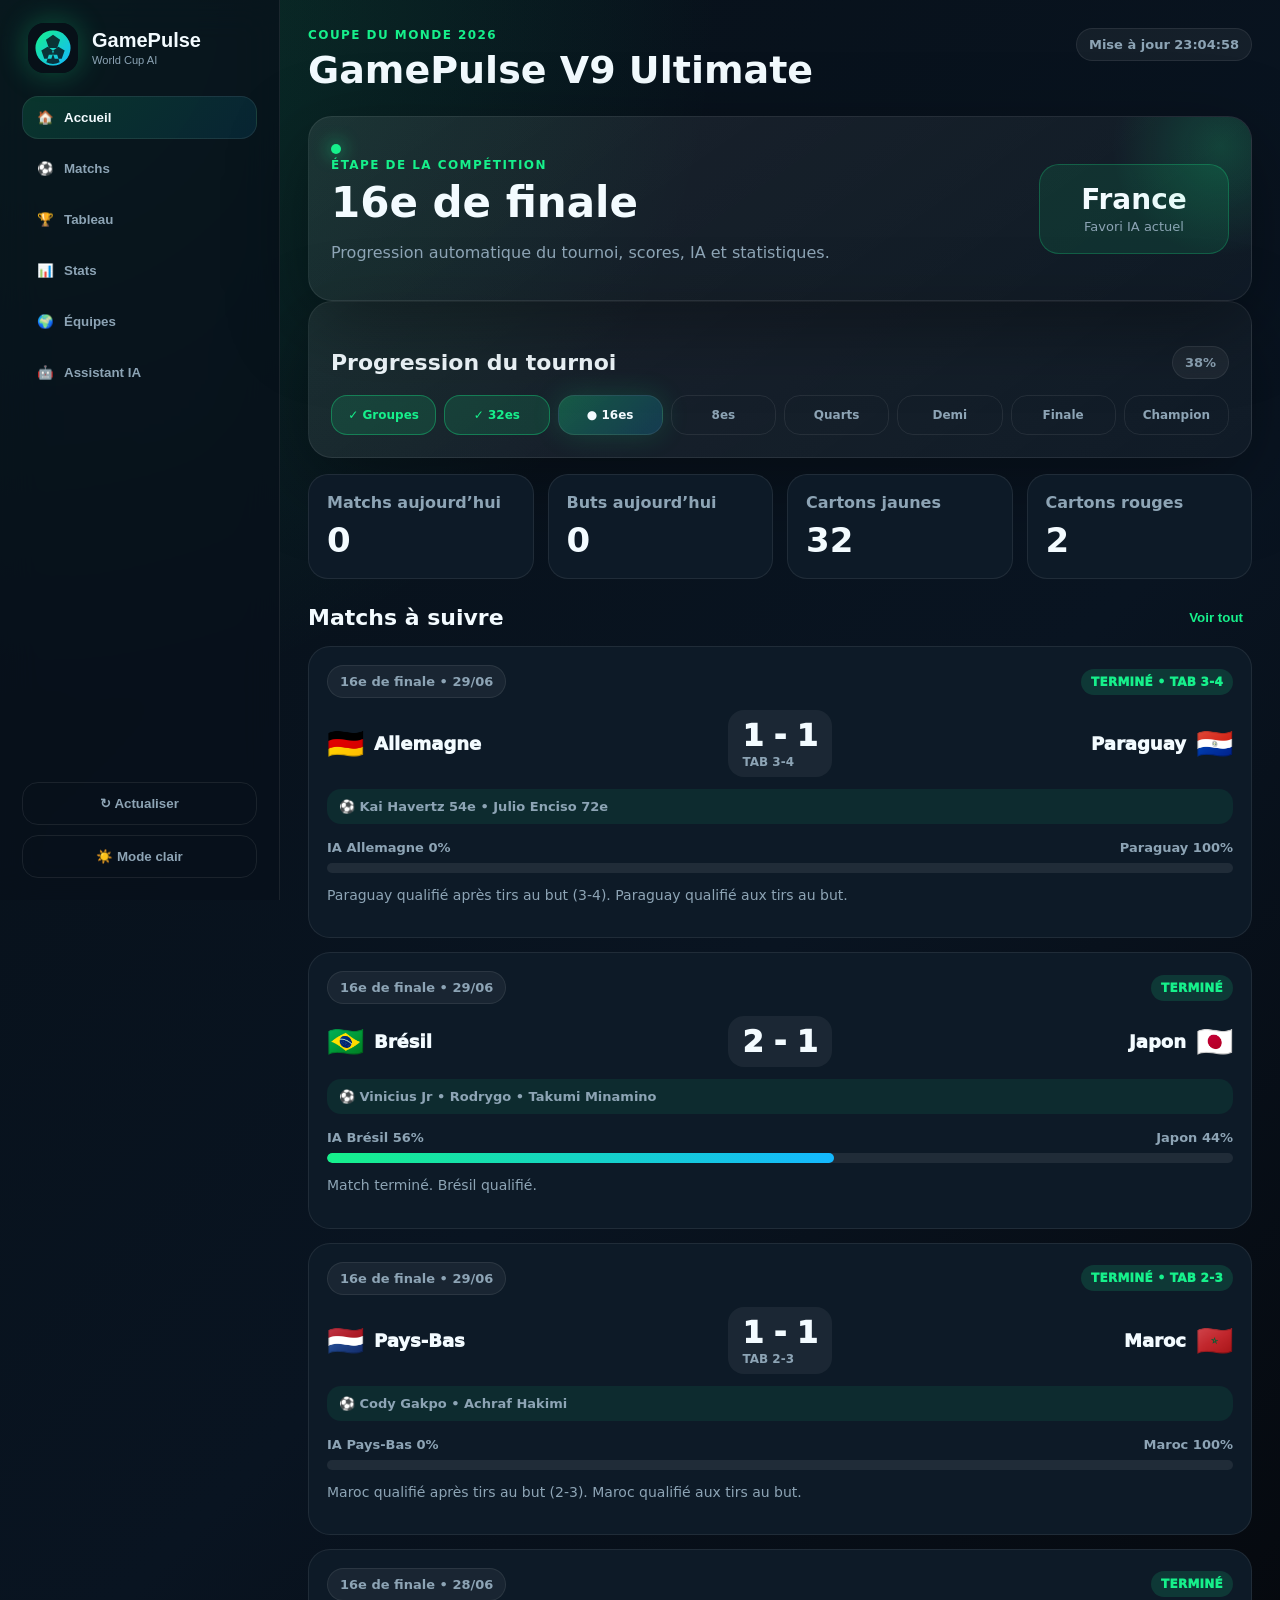
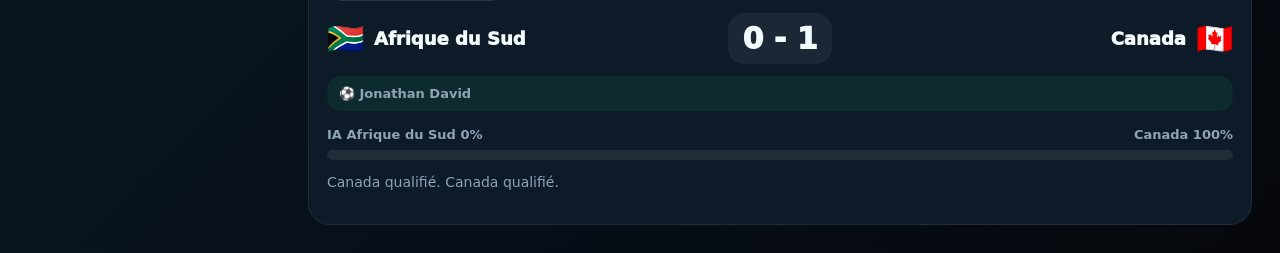
==== index.html @ 03f46bb2 "GamePulse V9 - Correction des bugs et amélioration des données live" ====
<!doctype html>
<html lang="fr">
<head>
  <meta charset="UTF-8" />
  <meta name="viewport" content="width=device-width, initial-scale=1.0, viewport-fit=cover" />
  <meta name="theme-color" content="#071018" />
  <meta name="description" content="GamePulse V9 Ultimate - Coupe du Monde, scores, tableau interactif, statistiques et assistant IA." />
  <title>GamePulse V9 Ultimate</title>
  <link rel="manifest" href="manifest.json" />
  <link rel="icon" href="assets/icons/logo.svg" type="image/svg+xml" />
  <link rel="stylesheet" href="assets/css/styles.css" />
</head>
<body>
  <div class="app-shell">
    <aside class="sidebar" aria-label="Navigation principale">
      <button class="brand home-btn" data-view="home" title="Accueil">
        <img src="assets/icons/logo.svg" alt="GamePulse" />
        <span><strong>GamePulse</strong><small>World Cup AI</small></span>
      </button>
      <nav>
        <button class="nav-btn active" data-view="home">🏠 <span>Accueil</span></button>
        <button class="nav-btn" data-view="matches">⚽ <span>Matchs</span></button>
        <button class="nav-btn" data-view="bracket">🏆 <span>Tableau</span></button>
        <button class="nav-btn" data-view="stats">📊 <span>Stats</span></button>
        <button class="nav-btn" data-view="teams">🌍 <span>Équipes</span></button>
        <button class="nav-btn" data-view="assistant">🤖 <span>Assistant IA</span></button>
      </nav>
      <div class="sidebar-footer">
        <button id="refreshBtn" class="ghost-btn">↻ Actualiser</button>
        <button id="themeBtn" class="ghost-btn">☀️ Mode clair</button>
      </div>
    </aside>

    <main class="main">
      <header class="topbar">
        <div>
          <p class="eyebrow">Coupe du Monde 2026</p>
          <h1 id="pageTitle">GamePulse V9 Ultimate</h1>
        </div>
        <div class="top-actions">
          <span id="lastUpdate" class="pill">Mise à jour —</span>
          <button id="installBtn" class="primary-btn hidden">Installer l’app</button>
        </div>
      </header>

      <section id="home" class="view active-view">
        <div class="hero-card">
          <div>
            <span class="live-dot"></span>
            <p class="eyebrow">Étape de la compétition</p>
            <h2 id="currentStage">16e de finale</h2>
            <p class="muted">Progression automatique du tournoi, scores, IA et statistiques.</p>
          </div>
          <div class="hero-score">
            <strong id="aiFavorite">France</strong>
            <span>Favori IA actuel</span>
          </div>
        </div>

        <div class="progress-card">
          <div class="section-head">
            <h3>Progression du tournoi</h3>
            <span id="progressPercent" class="pill">42%</span>
          </div>
          <div id="stageProgress" class="stage-progress"></div>
        </div>

        <div class="dashboard-grid">
          <div class="metric-card"><span>Matchs aujourd’hui</span><strong id="todayMatches">0</strong></div>
          <div class="metric-card"><span>Buts aujourd’hui</span><strong id="todayGoals">0</strong></div>
          <div class="metric-card"><span>Cartons jaunes</span><strong id="yellowCards">0</strong></div>
          <div class="metric-card"><span>Cartons rouges</span><strong id="redCards">0</strong></div>
        </div>

        <div class="section-head"><h3>Matchs à suivre</h3><button class="link-btn" data-view="matches">Voir tout</button></div>
        <div id="featuredMatches" class="match-list"></div>
      </section>

      <section id="matches" class="view">
        <div class="filters">
          <button class="filter active" data-filter="all">Tous</button>
          <button class="filter" data-filter="live">Live</button>
          <button class="filter" data-filter="today">Aujourd’hui</button>
          <button class="filter" data-filter="finished">Terminés</button>
          <button class="filter" data-filter="upcoming">À venir</button>
        </div>
        <div id="matchesList" class="match-list"></div>
      </section>

      <section id="bracket" class="view">
        <div class="section-head"><h3>Tableau final</h3><span class="pill">Interactif V9</span></div>
        <div id="bracketGrid" class="bracket-grid"></div>
      </section>

      <section id="stats" class="view">
        <div class="stats-layout">
          <div class="panel"><h3>Top 10 buteurs</h3><ol id="scorersList" class="ranking"></ol></div>
          <div class="panel"><h3>Cartons jaunes</h3><ol id="yellowList" class="ranking"></ol></div>
          <div class="panel"><h3>Cartons rouges</h3><ol id="redList" class="ranking"></ol></div>
        </div>
      </section>

      <section id="teams" class="view">
        <div class="section-head">
          <h3>Équipes</h3>
          <select id="teamStatusSelect" class="select">
            <option value="qualified">Qualifiées</option>
            <option value="eliminated">Éliminées</option>
            <option value="all">Toutes</option>
          </select>
        </div>
        <div id="teamsGrid" class="teams-grid"></div>
      </section>

      <section id="assistant" class="view">
        <div class="assistant-card">
          <div class="assistant-header"><span>🤖</span><div><h3>Assistant GamePulse IA</h3><p>Pose une question sur la Coupe du Monde.</p></div></div>
          <div class="quick-questions">
            <button data-question="Qui est favori pour gagner la Coupe du Monde ?">Favori Coupe du Monde</button>
            <button data-question="Quels matchs sont les plus serrés ?">Matchs serrés</button>
            <button data-question="Qui sont les meilleurs buteurs ?">Top buteurs</button>
            <button data-question="Explique la progression du tournoi">Progression</button>
          </div>
          <div class="chat-box" id="chatBox"></div>
          <form id="assistantForm" class="assistant-form">
            <input id="assistantInput" placeholder="Ex : Qui va gagner France - Suède ?" autocomplete="off" />
            <button class="primary-btn" type="submit">Envoyer</button>
          </form>
        </div>
      </section>
    </main>

    <nav class="bottom-nav" aria-label="Navigation mobile">
      <button class="mobile-nav active" data-view="home">🏠<span>Accueil</span></button>
      <button class="mobile-nav" data-view="matches">⚽<span>Matchs</span></button>
      <button class="mobile-nav" data-view="stats">📊<span>Stats</span></button>
      <button class="mobile-nav" data-view="assistant">🤖<span>IA</span></button>
    </nav>
  </div>

  <script src="assets/js/app.js"></script>
</body>
</html>
---- assets/css/styles.css ----
:root{--bg:#071018;--panel:#0d1a27;--panel2:#122235;--text:#f3fbff;--muted:#8da4b5;--line:rgba(255,255,255,.08);--green:#16f08b;--blue:#14b8ff;--red:#ff5d6c;--yellow:#ffd166;--shadow:0 24px 80px rgba(0,0,0,.35);--radius:24px}*{box-sizing:border-box}body{margin:0;font-family:Inter,system-ui,-apple-system,Segoe UI,Roboto,Arial,sans-serif;background:radial-gradient(circle at top left,rgba(22,240,139,.16),transparent 32%),linear-gradient(135deg,#071018,#091421 55%,#05070b);color:var(--text)}body.light{--bg:#f5f8fb;--panel:#fff;--panel2:#edf5fa;--text:#091421;--muted:#65798a;--line:rgba(6,18,31,.1);background:#f5f8fb}.app-shell{min-height:100vh;display:flex}.sidebar{width:280px;padding:22px;display:flex;flex-direction:column;gap:22px;border-right:1px solid var(--line);background:rgba(8,17,27,.76);backdrop-filter:blur(18px);position:sticky;top:0;height:100vh}body.light .sidebar{background:rgba(255,255,255,.86)}.brand{display:flex;align-items:center;gap:14px;border:0;background:transparent;color:var(--text);cursor:pointer;text-align:left}.brand img{width:50px;height:50px;border-radius:16px;box-shadow:0 0 30px rgba(22,240,139,.3)}.brand strong{font-size:20px;display:block}.brand small{color:var(--muted)}nav{display:grid;gap:8px}.nav-btn,.ghost-btn,.mobile-nav,.link-btn,.filter{border:1px solid transparent;background:transparent;color:var(--muted);border-radius:16px;padding:13px 14px;cursor:pointer;font-weight:700;display:flex;gap:10px;align-items:center}.nav-btn:hover,.nav-btn.active,.mobile-nav.active{background:linear-gradient(135deg,rgba(22,240,139,.14),rgba(20,184,255,.1));color:var(--text);border-color:var(--line)}.sidebar-footer{margin-top:auto;display:grid;gap:10px}.ghost-btn{border-color:var(--line);justify-content:center}.main{flex:1;padding:28px;max-width:1320px;margin:0 auto 0 0}.topbar{display:flex;justify-content:space-between;align-items:flex-start;gap:20px;margin-bottom:24px}.eyebrow{color:var(--green);font-weight:900;text-transform:uppercase;letter-spacing:.12em;font-size:12px;margin:0 0 6px}.topbar h1{font-size:38px;margin:0}.top-actions{display:flex;gap:10px;align-items:center;flex-wrap:wrap}.pill{border:1px solid var(--line);background:rgba(255,255,255,.05);border-radius:999px;padding:8px 12px;color:var(--muted);font-weight:800;font-size:13px}.primary-btn{background:linear-gradient(135deg,var(--green),var(--blue));border:0;color:#041019;border-radius:14px;padding:12px 16px;font-weight:950;cursor:pointer}.hidden{display:none!important}.view{display:none;animation:fade .25s ease}.active-view{display:block}@keyframes fade{from{opacity:0;transform:translateY(8px)}to{opacity:1;transform:none}}.hero-card,.progress-card,.panel,.assistant-card{background:linear-gradient(145deg,rgba(255,255,255,.08),rgba(255,255,255,.03));border:1px solid var(--line);border-radius:var(--radius);padding:22px;box-shadow:var(--shadow)}body.light .hero-card,body.light .progress-card,body.light .panel,body.light .assistant-card{background:var(--panel)}.hero-card{display:flex;justify-content:space-between;gap:22px;align-items:center;overflow:hidden;position:relative}.hero-card:after{content:"";position:absolute;right:-80px;top:-80px;width:220px;height:220px;background:radial-gradient(circle,var(--green),transparent 70%);opacity:.18}.live-dot{display:inline-block;width:10px;height:10px;border-radius:50%;background:var(--green);box-shadow:0 0 18px var(--green);margin-right:8px}.hero-card h2{font-size:42px;margin:0 0 8px}.muted{color:var(--muted)}.hero-score{min-width:190px;background:rgba(22,240,139,.1);border:1px solid rgba(22,240,139,.24);padding:18px;border-radius:20px;text-align:center}.hero-score strong{font-size:28px;display:block}.hero-score span{color:var(--muted);font-size:13px}.section-head{display:flex;justify-content:space-between;align-items:center;gap:12px;margin:22px 0 12px}.section-head h3{margin:0;font-size:22px}.stage-progress{display:grid;grid-template-columns:repeat(8,1fr);gap:8px;margin-top:16px}.stage{padding:12px 8px;border-radius:16px;text-align:center;border:1px solid var(--line);font-size:12px;font-weight:900;color:var(--muted);position:relative}.stage.done{background:rgba(22,240,139,.12);color:var(--green);border-color:rgba(22,240,139,.35)}.stage.current{background:linear-gradient(135deg,rgba(22,240,139,.28),rgba(20,184,255,.18));color:var(--text);box-shadow:0 0 28px rgba(22,240,139,.16)}.dashboard-grid{display:grid;grid-template-columns:repeat(4,1fr);gap:14px;margin:16px 0}.metric-card{background:var(--panel);border:1px solid var(--line);border-radius:20px;padding:18px}.metric-card span{color:var(--muted);font-weight:700}.metric-card strong{display:block;font-size:34px;margin-top:8px}.match-list{display:grid;gap:14px}.match-card{background:var(--panel);border:1px solid var(--line);border-radius:22px;padding:18px;transition:.2s;cursor:pointer}.match-card:hover{transform:translateY(-3px);border-color:rgba(22,240,139,.32)}.match-top{display:flex;justify-content:space-between;align-items:center;margin-bottom:12px}.status{font-size:12px;font-weight:950;border-radius:999px;padding:6px 10px}.status.live{background:rgba(255,93,108,.16);color:var(--red)}.status.finished{background:rgba(22,240,139,.14);color:var(--green)}.status.upcoming{background:rgba(255,209,102,.14);color:var(--yellow)}.teams{display:grid;grid-template-columns:1fr auto 1fr;align-items:center;gap:12px}.team{display:flex;align-items:center;gap:10px;font-size:18px;font-weight:950}.team:last-child{justify-content:flex-end}.flag{font-size:30px}.score{font-size:30px;font-weight:1000;background:rgba(255,255,255,.06);padding:8px 14px;border-radius:16px}.ai-bar{margin-top:16px}.ai-row{display:flex;justify-content:space-between;color:var(--muted);font-size:13px;font-weight:800}.bar{height:10px;background:rgba(255,255,255,.08);border-radius:99px;margin-top:8px;overflow:hidden}.bar span{display:block;height:100%;background:linear-gradient(90deg,var(--green),var(--blue));border-radius:99px}.analysis{margin-top:12px;color:var(--muted);font-size:14px;line-height:1.45}.filters{display:flex;gap:8px;overflow:auto;padding-bottom:8px;margin-bottom:12px}.filter{white-space:nowrap;border-color:var(--line);background:var(--panel)}.filter.active{color:#041019;background:linear-gradient(135deg,var(--green),var(--blue))}.bracket-grid{display:grid;grid-template-columns:repeat(4,1fr);gap:14px}.round{background:var(--panel);border:1px solid var(--line);border-radius:20px;padding:16px}.round h4{margin:0 0 12px}.bracket-match{padding:10px;border-radius:14px;background:rgba(255,255,255,.04);margin-bottom:8px}.stats-layout{display:grid;grid-template-columns:repeat(3,1fr);gap:16px}.ranking{padding-left:22px}.ranking li{padding:10px 0;border-bottom:1px solid var(--line);font-weight:800}.ranking span{float:right;color:var(--green)}.select{background:var(--panel);color:var(--text);border:1px solid var(--line);border-radius:14px;padding:12px;font-weight:800}.teams-grid{display:grid;grid-template-columns:repeat(auto-fill,minmax(190px,1fr));gap:12px}.team-card{background:var(--panel);border:1px solid var(--line);border-radius:18px;padding:16px;display:flex;align-items:center;justify-content:space-between}.team-card strong{font-size:17px}.assistant-card{max-width:900px}.assistant-header{display:flex;gap:14px;align-items:center}.assistant-header span{font-size:42px}.quick-questions{display:flex;gap:8px;flex-wrap:wrap;margin:18px 0}.quick-questions button{border:1px solid var(--line);background:var(--panel2);color:var(--text);border-radius:999px;padding:10px 12px;font-weight:800;cursor:pointer}.chat-box{min-height:260px;background:rgba(0,0,0,.16);border:1px solid var(--line);border-radius:20px;padding:14px;display:grid;gap:10px}.msg{padding:12px 14px;border-radius:16px;max-width:86%;line-height:1.45}.msg.user{background:rgba(20,184,255,.14);justify-self:end}.msg.bot{background:rgba(22,240,139,.12);justify-self:start}.assistant-form{display:flex;gap:10px;margin-top:12px}.assistant-form input{flex:1;border:1px solid var(--line);background:var(--panel);color:var(--text);border-radius:14px;padding:14px;font-size:16px}.bottom-nav{display:none}.link-btn{color:var(--green);padding:8px}@media(max-width:860px){.app-shell{display:block}.sidebar{display:none}.main{padding:16px 14px 92px;margin:0}.topbar{align-items:flex-start;flex-direction:column}.topbar h1{font-size:27px}.hero-card{display:block}.hero-card h2{font-size:34px}.hero-score{margin-top:16px;width:100%}.stage-progress{display:flex;overflow:auto}.stage{min-width:94px}.dashboard-grid{grid-template-columns:repeat(2,1fr)}.teams{grid-template-columns:1fr;gap:8px;text-align:center}.team,.team:last-child{justify-content:center}.score{font-size:38px}.bracket-grid,.stats-layout{grid-template-columns:1fr}.assistant-form{flex-direction:column}.bottom-nav{position:fixed;left:12px;right:12px;bottom:12px;z-index:50;display:grid;grid-template-columns:repeat(4,1fr);gap:6px;background:rgba(5,10,15,.86);border:1px solid var(--line);border-radius:24px;padding:8px;backdrop-filter:blur(18px);box-shadow:0 20px 60px rgba(0,0,0,.34)}body.light .bottom-nav{background:rgba(255,255,255,.86)}.mobile-nav{display:grid;justify-items:center;gap:3px;padding:9px 4px;font-size:20px}.mobile-nav span{font-size:11px}.top-actions{width:100%}.top-actions .pill{flex:1;text-align:center}.primary-btn{width:100%}}

.pen-score{display:block;font-size:12px;color:var(--muted);font-weight:800;margin-top:2px}.scorers-line{margin-top:12px;padding:10px 12px;border-radius:14px;background:rgba(22,240,139,.08);color:var(--muted);font-size:13px;font-weight:800}.team-card small{display:block;color:var(--muted);font-size:12px;margin-top:4px}.bracket-match.interactive{width:100%;border:1px solid var(--line);color:var(--text);cursor:pointer;text-align:left}.bracket-match.interactive:hover{border-color:rgba(22,240,139,.38);transform:translateY(-1px)}.bm-team{display:flex;justify-content:space-between;gap:10px;padding:4px 2px;border-radius:10px}.bm-team.winner{color:var(--green);font-weight:1000}.bm-team b{color:inherit}.status.finished{letter-spacing:.02em}@media(max-width:860px){.scorers-line{text-align:center}.bracket-match.interactive{padding:12px}}
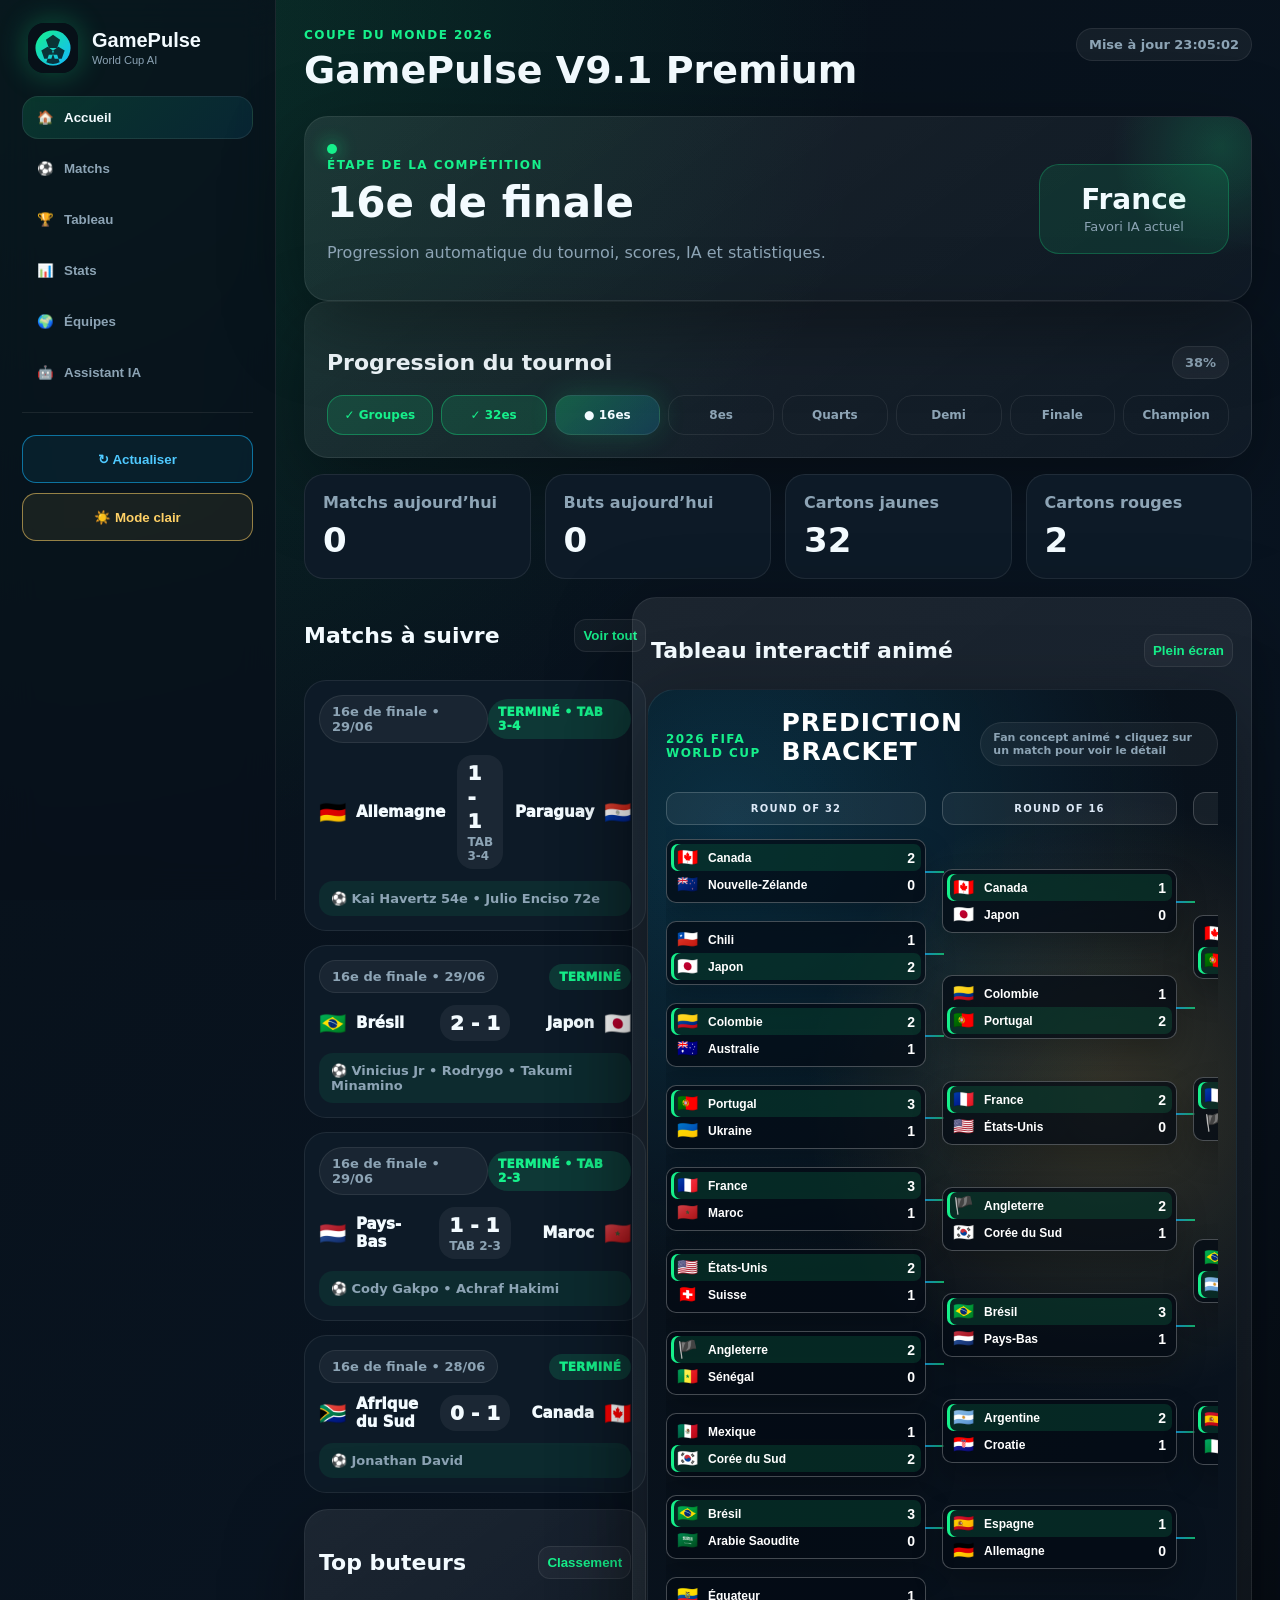
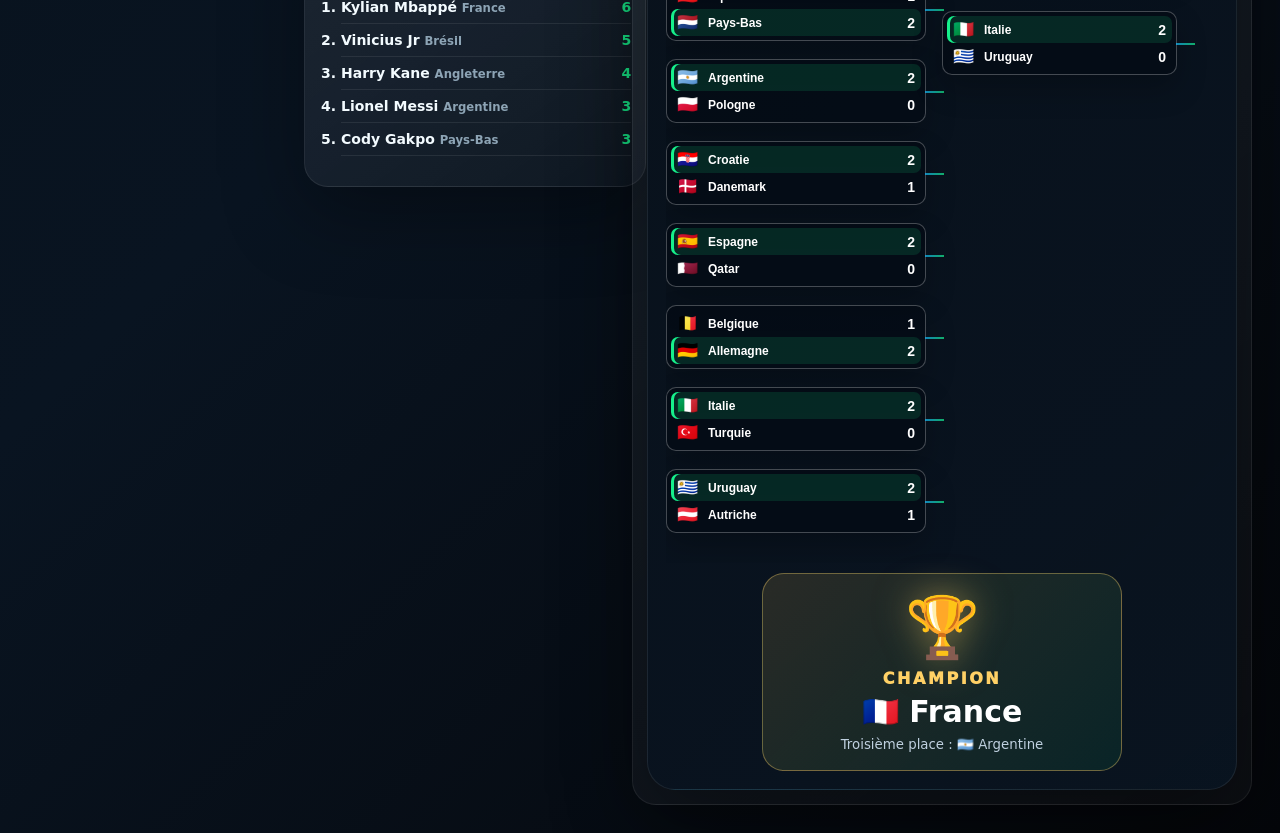
==== commit 11019816: "GamePulse V9.1 Premium - Nouveau tableau interactif animé" ====
--- a/index.html
+++ b/index.html
@@ -4,8 +4,8 @@
   <meta charset="UTF-8" />
   <meta name="viewport" content="width=device-width, initial-scale=1.0, viewport-fit=cover" />
   <meta name="theme-color" content="#071018" />
-  <meta name="description" content="GamePulse V9 Ultimate - Coupe du Monde, scores, tableau interactif, statistiques et assistant IA." />
-  <title>GamePulse V9 Ultimate</title>
+  <meta name="description" content="GamePulse V9.1 Premium - Coupe du Monde, scores, tableau interactif, statistiques et assistant IA." />
+  <title>GamePulse V9.1 Premium</title>
   <link rel="manifest" href="manifest.json" />
   <link rel="icon" href="assets/icons/logo.svg" type="image/svg+xml" />
   <link rel="stylesheet" href="assets/css/styles.css" />
@@ -35,7 +35,7 @@
       <header class="topbar">
         <div>
           <p class="eyebrow">Coupe du Monde 2026</p>
-          <h1 id="pageTitle">GamePulse V9 Ultimate</h1>
+          <h1 id="pageTitle">GamePulse V9.1 Premium</h1>
         </div>
         <div class="top-actions">
           <span id="lastUpdate" class="pill">Mise à jour —</span>
@@ -72,8 +72,20 @@
           <div class="metric-card"><span>Cartons rouges</span><strong id="redCards">0</strong></div>
         </div>
 
-        <div class="section-head"><h3>Matchs à suivre</h3><button class="link-btn" data-view="matches">Voir tout</button></div>
-        <div id="featuredMatches" class="match-list"></div>
+        <div class="home-dashboard">
+          <div class="home-left-stack">
+            <div class="section-head"><h3>Matchs à suivre</h3><button class="link-btn" data-view="matches">Voir tout</button></div>
+            <div id="featuredMatches" class="match-list compact-list"></div>
+            <div class="mini-panel">
+              <div class="section-head"><h3>Top buteurs</h3><button class="link-btn" data-view="stats">Classement</button></div>
+              <ol id="homeScorersList" class="ranking compact-ranking"></ol>
+            </div>
+          </div>
+          <div class="home-bracket-panel">
+            <div class="section-head bracket-headline"><h3>Tableau interactif animé</h3><button class="link-btn" data-view="bracket">Plein écran</button></div>
+            <div id="homeBracket" class="home-bracket"></div>
+          </div>
+        </div>
       </section>
 
       <section id="matches" class="view">
--- a/assets/css/styles.css
+++ b/assets/css/styles.css
@@ -1,3 +1,13 @@
 :root{--bg:#071018;--panel:#0d1a27;--panel2:#122235;--text:#f3fbff;--muted:#8da4b5;--line:rgba(255,255,255,.08);--green:#16f08b;--blue:#14b8ff;--red:#ff5d6c;--yellow:#ffd166;--shadow:0 24px 80px rgba(0,0,0,.35);--radius:24px}*{box-sizing:border-box}body{margin:0;font-family:Inter,system-ui,-apple-system,Segoe UI,Roboto,Arial,sans-serif;background:radial-gradient(circle at top left,rgba(22,240,139,.16),transparent 32%),linear-gradient(135deg,#071018,#091421 55%,#05070b);color:var(--text)}body.light{--bg:#f5f8fb;--panel:#fff;--panel2:#edf5fa;--text:#091421;--muted:#65798a;--line:rgba(6,18,31,.1);background:#f5f8fb}.app-shell{min-height:100vh;display:flex}.sidebar{width:280px;padding:22px;display:flex;flex-direction:column;gap:22px;border-right:1px solid var(--line);background:rgba(8,17,27,.76);backdrop-filter:blur(18px);position:sticky;top:0;height:100vh}body.light .sidebar{background:rgba(255,255,255,.86)}.brand{display:flex;align-items:center;gap:14px;border:0;background:transparent;color:var(--text);cursor:pointer;text-align:left}.brand img{width:50px;height:50px;border-radius:16px;box-shadow:0 0 30px rgba(22,240,139,.3)}.brand strong{font-size:20px;display:block}.brand small{color:var(--muted)}nav{display:grid;gap:8px}.nav-btn,.ghost-btn,.mobile-nav,.link-btn,.filter{border:1px solid transparent;background:transparent;color:var(--muted);border-radius:16px;padding:13px 14px;cursor:pointer;font-weight:700;display:flex;gap:10px;align-items:center}.nav-btn:hover,.nav-btn.active,.mobile-nav.active{background:linear-gradient(135deg,rgba(22,240,139,.14),rgba(20,184,255,.1));color:var(--text);border-color:var(--line)}.sidebar-footer{margin-top:auto;display:grid;gap:10px}.ghost-btn{border-color:var(--line);justify-content:center}.main{flex:1;padding:28px;max-width:1320px;margin:0 auto 0 0}.topbar{display:flex;justify-content:space-between;align-items:flex-start;gap:20px;margin-bottom:24px}.eyebrow{color:var(--green);font-weight:900;text-transform:uppercase;letter-spacing:.12em;font-size:12px;margin:0 0 6px}.topbar h1{font-size:38px;margin:0}.top-actions{display:flex;gap:10px;align-items:center;flex-wrap:wrap}.pill{border:1px solid var(--line);background:rgba(255,255,255,.05);border-radius:999px;padding:8px 12px;color:var(--muted);font-weight:800;font-size:13px}.primary-btn{background:linear-gradient(135deg,var(--green),var(--blue));border:0;color:#041019;border-radius:14px;padding:12px 16px;font-weight:950;cursor:pointer}.hidden{display:none!important}.view{display:none;animation:fade .25s ease}.active-view{display:block}@keyframes fade{from{opacity:0;transform:translateY(8px)}to{opacity:1;transform:none}}.hero-card,.progress-card,.panel,.assistant-card{background:linear-gradient(145deg,rgba(255,255,255,.08),rgba(255,255,255,.03));border:1px solid var(--line);border-radius:var(--radius);padding:22px;box-shadow:var(--shadow)}body.light .hero-card,body.light .progress-card,body.light .panel,body.light .assistant-card{background:var(--panel)}.hero-card{display:flex;justify-content:space-between;gap:22px;align-items:center;overflow:hidden;position:relative}.hero-card:after{content:"";position:absolute;right:-80px;top:-80px;width:220px;height:220px;background:radial-gradient(circle,var(--green),transparent 70%);opacity:.18}.live-dot{display:inline-block;width:10px;height:10px;border-radius:50%;background:var(--green);box-shadow:0 0 18px var(--green);margin-right:8px}.hero-card h2{font-size:42px;margin:0 0 8px}.muted{color:var(--muted)}.hero-score{min-width:190px;background:rgba(22,240,139,.1);border:1px solid rgba(22,240,139,.24);padding:18px;border-radius:20px;text-align:center}.hero-score strong{font-size:28px;display:block}.hero-score span{color:var(--muted);font-size:13px}.section-head{display:flex;justify-content:space-between;align-items:center;gap:12px;margin:22px 0 12px}.section-head h3{margin:0;font-size:22px}.stage-progress{display:grid;grid-template-columns:repeat(8,1fr);gap:8px;margin-top:16px}.stage{padding:12px 8px;border-radius:16px;text-align:center;border:1px solid var(--line);font-size:12px;font-weight:900;color:var(--muted);position:relative}.stage.done{background:rgba(22,240,139,.12);color:var(--green);border-color:rgba(22,240,139,.35)}.stage.current{background:linear-gradient(135deg,rgba(22,240,139,.28),rgba(20,184,255,.18));color:var(--text);box-shadow:0 0 28px rgba(22,240,139,.16)}.dashboard-grid{display:grid;grid-template-columns:repeat(4,1fr);gap:14px;margin:16px 0}.metric-card{background:var(--panel);border:1px solid var(--line);border-radius:20px;padding:18px}.metric-card span{color:var(--muted);font-weight:700}.metric-card strong{display:block;font-size:34px;margin-top:8px}.match-list{display:grid;gap:14px}.match-card{background:var(--panel);border:1px solid var(--line);border-radius:22px;padding:18px;transition:.2s;cursor:pointer}.match-card:hover{transform:translateY(-3px);border-color:rgba(22,240,139,.32)}.match-top{display:flex;justify-content:space-between;align-items:center;margin-bottom:12px}.status{font-size:12px;font-weight:950;border-radius:999px;padding:6px 10px}.status.live{background:rgba(255,93,108,.16);color:var(--red)}.status.finished{background:rgba(22,240,139,.14);color:var(--green)}.status.upcoming{background:rgba(255,209,102,.14);color:var(--yellow)}.teams{display:grid;grid-template-columns:1fr auto 1fr;align-items:center;gap:12px}.team{display:flex;align-items:center;gap:10px;font-size:18px;font-weight:950}.team:last-child{justify-content:flex-end}.flag{font-size:30px}.score{font-size:30px;font-weight:1000;background:rgba(255,255,255,.06);padding:8px 14px;border-radius:16px}.ai-bar{margin-top:16px}.ai-row{display:flex;justify-content:space-between;color:var(--muted);font-size:13px;font-weight:800}.bar{height:10px;background:rgba(255,255,255,.08);border-radius:99px;margin-top:8px;overflow:hidden}.bar span{display:block;height:100%;background:linear-gradient(90deg,var(--green),var(--blue));border-radius:99px}.analysis{margin-top:12px;color:var(--muted);font-size:14px;line-height:1.45}.filters{display:flex;gap:8px;overflow:auto;padding-bottom:8px;margin-bottom:12px}.filter{white-space:nowrap;border-color:var(--line);background:var(--panel)}.filter.active{color:#041019;background:linear-gradient(135deg,var(--green),var(--blue))}.bracket-grid{display:grid;grid-template-columns:repeat(4,1fr);gap:14px}.round{background:var(--panel);border:1px solid var(--line);border-radius:20px;padding:16px}.round h4{margin:0 0 12px}.bracket-match{padding:10px;border-radius:14px;background:rgba(255,255,255,.04);margin-bottom:8px}.stats-layout{display:grid;grid-template-columns:repeat(3,1fr);gap:16px}.ranking{padding-left:22px}.ranking li{padding:10px 0;border-bottom:1px solid var(--line);font-weight:800}.ranking span{float:right;color:var(--green)}.select{background:var(--panel);color:var(--text);border:1px solid var(--line);border-radius:14px;padding:12px;font-weight:800}.teams-grid{display:grid;grid-template-columns:repeat(auto-fill,minmax(190px,1fr));gap:12px}.team-card{background:var(--panel);border:1px solid var(--line);border-radius:18px;padding:16px;display:flex;align-items:center;justify-content:space-between}.team-card strong{font-size:17px}.assistant-card{max-width:900px}.assistant-header{display:flex;gap:14px;align-items:center}.assistant-header span{font-size:42px}.quick-questions{display:flex;gap:8px;flex-wrap:wrap;margin:18px 0}.quick-questions button{border:1px solid var(--line);background:var(--panel2);color:var(--text);border-radius:999px;padding:10px 12px;font-weight:800;cursor:pointer}.chat-box{min-height:260px;background:rgba(0,0,0,.16);border:1px solid var(--line);border-radius:20px;padding:14px;display:grid;gap:10px}.msg{padding:12px 14px;border-radius:16px;max-width:86%;line-height:1.45}.msg.user{background:rgba(20,184,255,.14);justify-self:end}.msg.bot{background:rgba(22,240,139,.12);justify-self:start}.assistant-form{display:flex;gap:10px;margin-top:12px}.assistant-form input{flex:1;border:1px solid var(--line);background:var(--panel);color:var(--text);border-radius:14px;padding:14px;font-size:16px}.bottom-nav{display:none}.link-btn{color:var(--green);padding:8px}@media(max-width:860px){.app-shell{display:block}.sidebar{display:none}.main{padding:16px 14px 92px;margin:0}.topbar{align-items:flex-start;flex-direction:column}.topbar h1{font-size:27px}.hero-card{display:block}.hero-card h2{font-size:34px}.hero-score{margin-top:16px;width:100%}.stage-progress{display:flex;overflow:auto}.stage{min-width:94px}.dashboard-grid{grid-template-columns:repeat(2,1fr)}.teams{grid-template-columns:1fr;gap:8px;text-align:center}.team,.team:last-child{justify-content:center}.score{font-size:38px}.bracket-grid,.stats-layout{grid-template-columns:1fr}.assistant-form{flex-direction:column}.bottom-nav{position:fixed;left:12px;right:12px;bottom:12px;z-index:50;display:grid;grid-template-columns:repeat(4,1fr);gap:6px;background:rgba(5,10,15,.86);border:1px solid var(--line);border-radius:24px;padding:8px;backdrop-filter:blur(18px);box-shadow:0 20px 60px rgba(0,0,0,.34)}body.light .bottom-nav{background:rgba(255,255,255,.86)}.mobile-nav{display:grid;justify-items:center;gap:3px;padding:9px 4px;font-size:20px}.mobile-nav span{font-size:11px}.top-actions{width:100%}.top-actions .pill{flex:1;text-align:center}.primary-btn{width:100%}}
 
 .pen-score{display:block;font-size:12px;color:var(--muted);font-weight:800;margin-top:2px}.scorers-line{margin-top:12px;padding:10px 12px;border-radius:14px;background:rgba(22,240,139,.08);color:var(--muted);font-size:13px;font-weight:800}.team-card small{display:block;color:var(--muted);font-size:12px;margin-top:4px}.bracket-match.interactive{width:100%;border:1px solid var(--line);color:var(--text);cursor:pointer;text-align:left}.bracket-match.interactive:hover{border-color:rgba(22,240,139,.38);transform:translateY(-1px)}.bm-team{display:flex;justify-content:space-between;gap:10px;padding:4px 2px;border-radius:10px}.bm-team.winner{color:var(--green);font-weight:1000}.bm-team b{color:inherit}.status.finished{letter-spacing:.02em}@media(max-width:860px){.scorers-line{text-align:center}.bracket-match.interactive{padding:12px}}
+
+
+/* V9.1 - Tableau interactif animé inspiré du visuel fourni */
+.bracket-grid{display:block}.prediction-bracket{position:relative;overflow:hidden;border:1px solid var(--line);border-radius:28px;padding:22px;background:radial-gradient(circle at 78% 24%,rgba(255,209,102,.18),transparent 22%),radial-gradient(circle at 14% 8%,rgba(20,184,255,.18),transparent 28%),linear-gradient(135deg,rgba(7,16,24,.96),rgba(9,20,33,.92));box-shadow:var(--shadow)}body.light .prediction-bracket{background:linear-gradient(135deg,#06111d,#0c2136);color:#f7fbff}.bracket-hero{display:flex;align-items:end;justify-content:space-between;gap:14px;margin-bottom:18px}.bracket-hero h3{font-size:34px;text-transform:uppercase;margin:0;letter-spacing:.04em;color:#fff}.bracket-scroll{display:grid;grid-template-columns:minmax(220px,1.45fr) minmax(220px,1.1fr) minmax(220px,.95fr) minmax(220px,.82fr) minmax(240px,.9fr);gap:18px;overflow-x:auto;padding:8px 4px 22px;scroll-snap-type:x proximity}.bracket-round{min-width:220px;scroll-snap-align:start}.bracket-round h4{text-transform:uppercase;font-size:12px;letter-spacing:.12em;color:#dce8f6;text-align:center;padding:10px;border:1px solid rgba(255,255,255,.18);border-radius:12px;background:rgba(255,255,255,.06);margin:0 0 14px}.round-stack{display:grid;gap:10px}.r16 .round-stack{padding-top:30px;gap:34px}.qf .round-stack{padding-top:76px;gap:90px}.sf .round-stack{padding-top:166px;gap:218px}.final .round-stack{padding-top:260px}.bracket-match.animated{position:relative;width:100%;border:1px solid rgba(255,255,255,.26);border-radius:10px;background:rgba(3,11,20,.72);color:#fff;padding:6px;cursor:pointer;text-align:left;animation:bracketIn .55s ease both;animation-delay:var(--delay);box-shadow:0 14px 30px rgba(0,0,0,.22)}.bracket-match.animated:after{content:"";position:absolute;right:-19px;top:50%;width:19px;height:2px;background:linear-gradient(90deg,var(--blue),var(--green));opacity:.7}.final .bracket-match.animated:after{display:none}.bracket-match.animated:hover{transform:translateY(-3px) scale(1.015);border-color:var(--green);box-shadow:0 0 0 1px rgba(22,240,139,.22),0 18px 44px rgba(0,0,0,.34)}.bracket-match.animated:hover .winner{background:rgba(22,240,139,.18)}.bm-team{display:grid;grid-template-columns:28px 1fr auto;align-items:center;gap:8px;min-height:30px;padding:5px 7px;border-radius:7px}.bm-team em{font-style:normal;font-size:20px}.bm-team strong{font-size:13px;white-space:nowrap;overflow:hidden;text-overflow:ellipsis}.bm-team b{font-size:16px}.bm-team.winner{color:#fff;background:rgba(22,240,139,.12);box-shadow:inset 3px 0 0 var(--green)}.champion-card{margin-top:10px;border:1px solid rgba(255,209,102,.38);border-radius:22px;padding:18px;text-align:center;background:linear-gradient(135deg,rgba(255,209,102,.13),rgba(22,240,139,.08));color:#fff}.champion-card .trophy{font-size:60px;display:block;filter:drop-shadow(0 0 18px rgba(255,209,102,.5));animation:trophyGlow 1.8s ease-in-out infinite alternate}.champion-card p{text-transform:uppercase;letter-spacing:.16em;color:var(--yellow);font-weight:950;margin:6px 0}.champion-card strong{display:block;font-size:30px}.champion-card small{display:block;color:#bfd0df;margin-top:8px}@keyframes bracketIn{from{opacity:0;transform:translateX(-16px) scale(.96)}to{opacity:1;transform:none}}@keyframes trophyGlow{from{transform:translateY(0) scale(1)}to{transform:translateY(-4px) scale(1.03)}}@media(max-width:860px){.prediction-bracket{padding:16px;margin-inline:-4px}.bracket-hero{display:block}.bracket-hero h3{font-size:25px}.bracket-scroll{grid-template-columns:repeat(5,230px);gap:14px}.r16 .round-stack,.qf .round-stack,.sf .round-stack,.final .round-stack{padding-top:0;gap:10px}.bracket-match.animated:after{display:none}.champion-card strong{font-size:24px}}
+
+/* V9.1 Premium - placement demandé par l'utilisateur */
+.sidebar nav{border-bottom:1px solid var(--line);padding-bottom:18px;margin-bottom:0}.sidebar-footer{margin-top:0;display:grid;gap:10px}.sidebar-footer .ghost-btn{width:100%;min-height:48px;border-radius:14px}.sidebar-footer #refreshBtn{border-color:rgba(20,184,255,.55);color:#4fc9ff;background:rgba(20,184,255,.07)}.sidebar-footer #themeBtn{border-color:rgba(255,209,102,.55);color:var(--yellow);background:rgba(255,209,102,.07)}
+.home-dashboard{display:grid;grid-template-columns:minmax(310px,0.9fr) minmax(620px,2fr);gap:18px;align-items:start;margin-top:18px}.home-left-stack{display:grid;gap:16px}.home-bracket-panel,.mini-panel{background:linear-gradient(145deg,rgba(255,255,255,.08),rgba(255,255,255,.03));border:1px solid var(--line);border-radius:var(--radius);padding:14px;box-shadow:var(--shadow)}body.light .home-bracket-panel,body.light .mini-panel{background:var(--panel)}.bracket-headline{padding:0 4px 10px}.home-bracket .prediction-bracket{min-height:640px;padding:18px}.home-bracket .bracket-hero h3{font-size:25px}.home-bracket .bracket-hero .pill{font-size:11px}.home-bracket .bracket-scroll{grid-template-columns:260px 235px 220px 205px 230px;gap:16px}.home-bracket .bracket-round h4{font-size:10px}.home-bracket .bracket-match.animated{padding:4px}.home-bracket .bm-team{min-height:25px;padding:3px 6px;grid-template-columns:23px 1fr auto}.home-bracket .bm-team em{font-size:17px}.home-bracket .bm-team strong{font-size:12px}.home-bracket .bm-team b{font-size:14px}.home-bracket .champion-card{max-width:360px;margin-left:auto;margin-right:auto}.compact-list .match-card{padding:14px}.compact-list .team{font-size:15px}.compact-list .flag{font-size:22px}.compact-list .score{font-size:20px;padding:6px 10px}.compact-list .analysis,.compact-list .ai-bar{display:none}.compact-ranking{margin-top:4px}.compact-ranking li{font-size:14px;padding:8px 0}.section-head .link-btn{border:1px solid var(--line);border-radius:12px;background:rgba(255,255,255,.04)}
+@media(max-width:1180px){.home-dashboard{grid-template-columns:1fr}.home-bracket .prediction-bracket{min-height:auto}.home-bracket .bracket-scroll{grid-template-columns:repeat(5,230px)}}
+@media(max-width:860px){.sidebar-footer{display:none}.home-dashboard{display:block}.home-bracket-panel{margin-top:16px;padding:12px}.home-bracket .prediction-bracket{padding:14px}.home-bracket .bracket-hero h3{font-size:22px}.home-bracket .bracket-scroll{grid-template-columns:repeat(5,220px);gap:12px}.compact-list .match-card{padding:14px}}
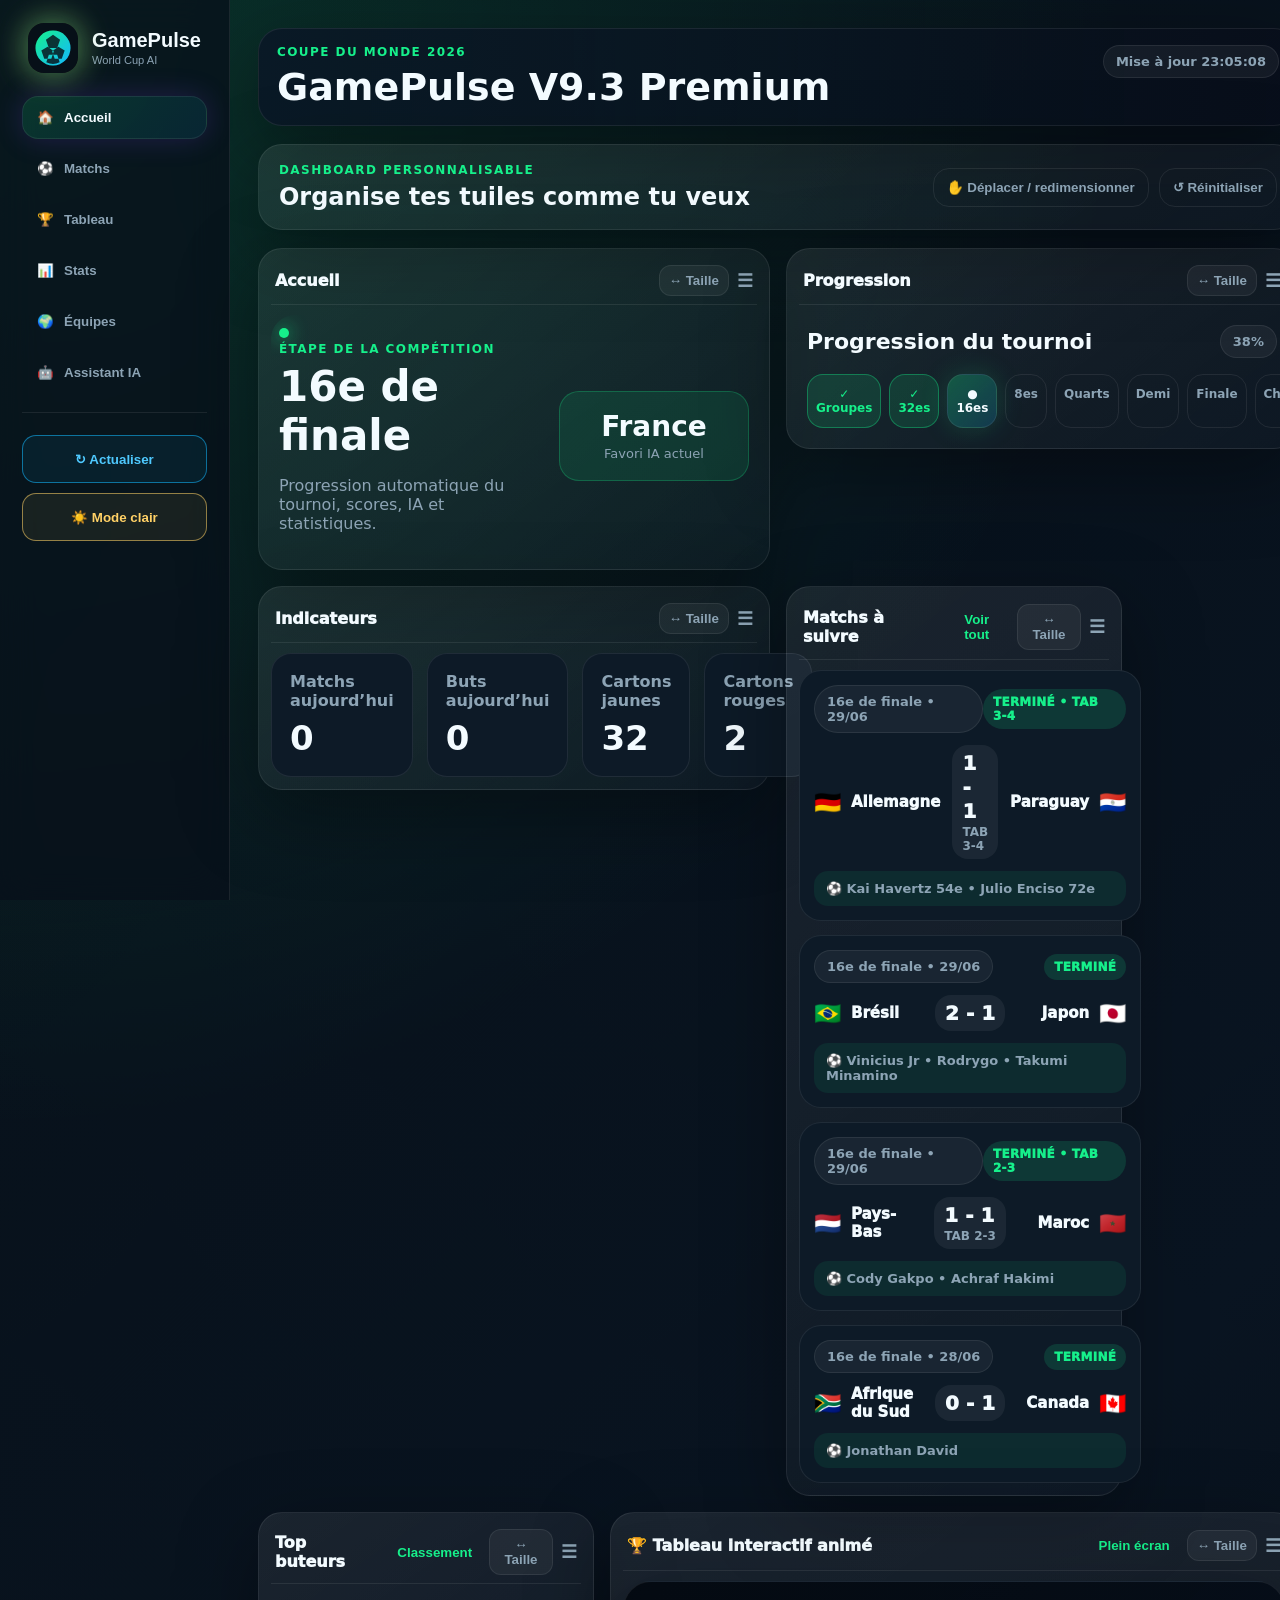
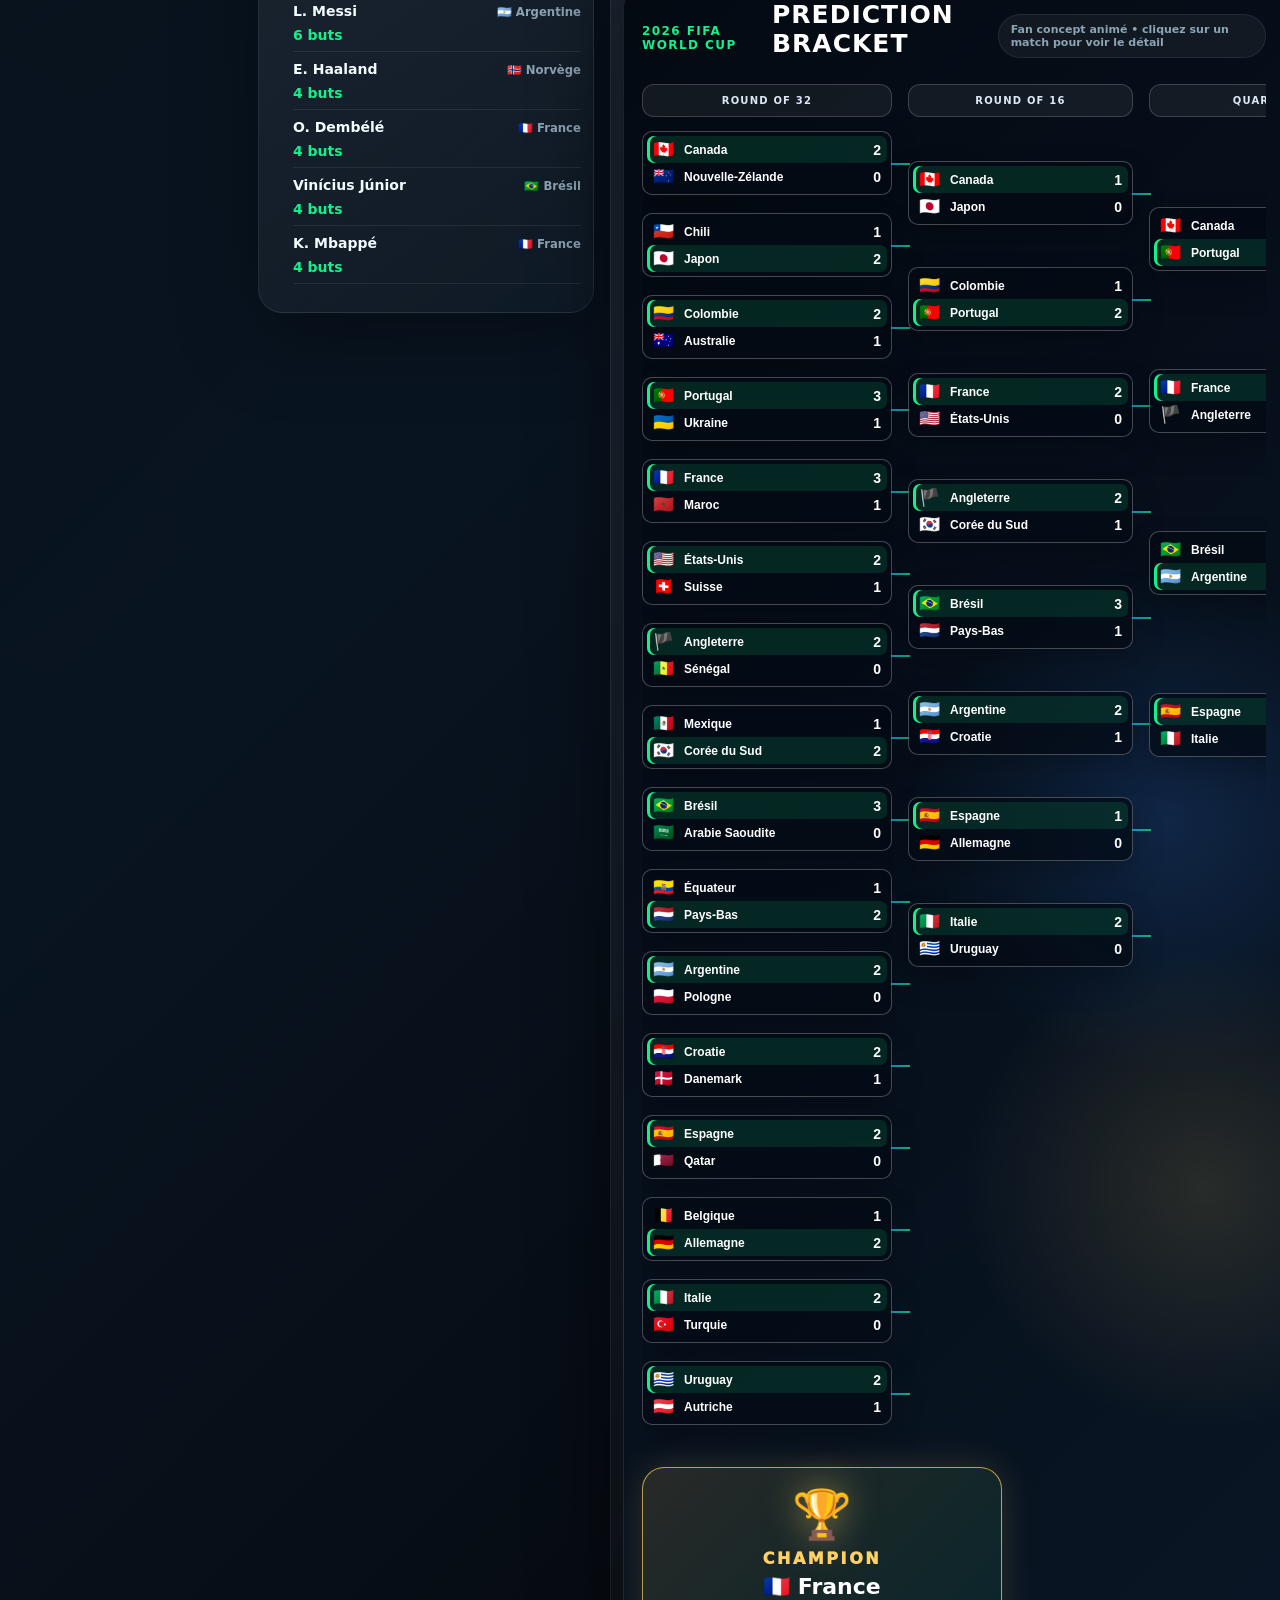
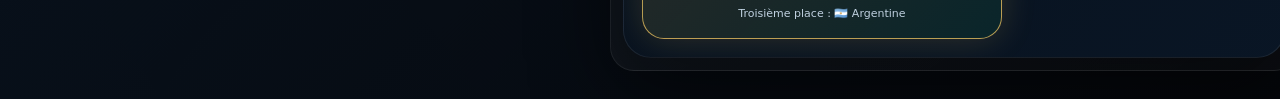
==== commit 7088b5b3: "GamePulse V9.3 - Dashboard personnalisable" ====
--- a/index.html
+++ b/index.html
@@ -4,8 +4,8 @@
   <meta charset="UTF-8" />
   <meta name="viewport" content="width=device-width, initial-scale=1.0, viewport-fit=cover" />
   <meta name="theme-color" content="#071018" />
-  <meta name="description" content="GamePulse V9.1 Premium - Coupe du Monde, scores, tableau interactif, statistiques et assistant IA." />
-  <title>GamePulse V9.1 Premium</title>
+  <meta name="description" content="GamePulse V9.3 Premium - Coupe du Monde, scores, tableau interactif, statistiques et assistant IA." />
+  <title>GamePulse V9.3 Premium</title>
   <link rel="manifest" href="manifest.json" />
   <link rel="icon" href="assets/icons/logo.svg" type="image/svg+xml" />
   <link rel="stylesheet" href="assets/css/styles.css" />
@@ -35,7 +35,7 @@
       <header class="topbar">
         <div>
           <p class="eyebrow">Coupe du Monde 2026</p>
-          <h1 id="pageTitle">GamePulse V9.1 Premium</h1>
+          <h1 id="pageTitle">GamePulse V9.3 Premium</h1>
         </div>
         <div class="top-actions">
           <span id="lastUpdate" class="pill">Mise à jour —</span>
@@ -44,47 +44,69 @@
       </header>
 
       <section id="home" class="view active-view">
-        <div class="hero-card">
+        <div class="dashboard-toolbar">
           <div>
-            <span class="live-dot"></span>
-            <p class="eyebrow">Étape de la compétition</p>
-            <h2 id="currentStage">16e de finale</h2>
-            <p class="muted">Progression automatique du tournoi, scores, IA et statistiques.</p>
+            <p class="eyebrow">Dashboard personnalisable</p>
+            <h2>Organise tes tuiles comme tu veux</h2>
           </div>
-          <div class="hero-score">
-            <strong id="aiFavorite">France</strong>
-            <span>Favori IA actuel</span>
+          <div class="dashboard-actions">
+            <button id="editLayoutBtn" class="ghost-btn small-btn" type="button">✋ Déplacer / redimensionner</button>
+            <button id="resetLayoutBtn" class="ghost-btn small-btn" type="button">↺ Réinitialiser</button>
           </div>
         </div>
 
-        <div class="progress-card">
-          <div class="section-head">
-            <h3>Progression du tournoi</h3>
-            <span id="progressPercent" class="pill">42%</span>
-          </div>
-          <div id="stageProgress" class="stage-progress"></div>
-        </div>
+        <div id="tileBoard" class="tile-board">
+          <article class="dashboard-tile tile-hero" draggable="true" data-tile="hero" data-size="wide">
+            <div class="tile-bar"><span>Accueil</span><div class="tile-tools"><button class="tile-size" type="button">↔ Taille</button><span class="drag-handle">☰</span></div></div>
+            <div class="hero-card embedded-card">
+              <div>
+                <span class="live-dot"></span>
+                <p class="eyebrow">Étape de la compétition</p>
+                <h2 id="currentStage">16e de finale</h2>
+                <p class="muted">Progression automatique du tournoi, scores, IA et statistiques.</p>
+              </div>
+              <div class="hero-score">
+                <strong id="aiFavorite">France</strong>
+                <span>Favori IA actuel</span>
+              </div>
+            </div>
+          </article>
 
-        <div class="dashboard-grid">
-          <div class="metric-card"><span>Matchs aujourd’hui</span><strong id="todayMatches">0</strong></div>
-          <div class="metric-card"><span>Buts aujourd’hui</span><strong id="todayGoals">0</strong></div>
-          <div class="metric-card"><span>Cartons jaunes</span><strong id="yellowCards">0</strong></div>
-          <div class="metric-card"><span>Cartons rouges</span><strong id="redCards">0</strong></div>
-        </div>
+          <article class="dashboard-tile" draggable="true" data-tile="progress" data-size="wide">
+            <div class="tile-bar"><span>Progression</span><div class="tile-tools"><button class="tile-size" type="button">↔ Taille</button><span class="drag-handle">☰</span></div></div>
+            <div class="progress-card embedded-card">
+              <div class="section-head compact-head">
+                <h3>Progression du tournoi</h3>
+                <span id="progressPercent" class="pill">42%</span>
+              </div>
+              <div id="stageProgress" class="stage-progress"></div>
+            </div>
+          </article>
 
-        <div class="home-dashboard">
-          <div class="home-left-stack">
-            <div class="section-head"><h3>Matchs à suivre</h3><button class="link-btn" data-view="matches">Voir tout</button></div>
+          <article class="dashboard-tile" draggable="true" data-tile="metrics" data-size="wide">
+            <div class="tile-bar"><span>Indicateurs</span><div class="tile-tools"><button class="tile-size" type="button">↔ Taille</button><span class="drag-handle">☰</span></div></div>
+            <div class="dashboard-grid embedded-grid">
+              <div class="metric-card"><span>Matchs aujourd’hui</span><strong id="todayMatches">0</strong></div>
+              <div class="metric-card"><span>Buts aujourd’hui</span><strong id="todayGoals">0</strong></div>
+              <div class="metric-card"><span>Cartons jaunes</span><strong id="yellowCards">0</strong></div>
+              <div class="metric-card"><span>Cartons rouges</span><strong id="redCards">0</strong></div>
+            </div>
+          </article>
+
+          <article class="dashboard-tile" draggable="true" data-tile="matches" data-size="side">
+            <div class="tile-bar"><span>Matchs à suivre</span><div class="tile-tools"><button class="link-btn" data-view="matches" type="button">Voir tout</button><button class="tile-size" type="button">↔ Taille</button><span class="drag-handle">☰</span></div></div>
             <div id="featuredMatches" class="match-list compact-list"></div>
-            <div class="mini-panel">
-              <div class="section-head"><h3>Top buteurs</h3><button class="link-btn" data-view="stats">Classement</button></div>
-              <ol id="homeScorersList" class="ranking compact-ranking"></ol>
-            </div>
-          </div>
-          <div class="home-bracket-panel">
-            <div class="section-head bracket-headline"><h3>Tableau interactif animé</h3><button class="link-btn" data-view="bracket">Plein écran</button></div>
+          </article>
+
+          <article class="dashboard-tile" draggable="true" data-tile="scorers" data-size="side">
+            <div class="tile-bar"><span>Top buteurs</span><div class="tile-tools"><button class="link-btn" data-view="stats" type="button">Classement</button><button class="tile-size" type="button">↔ Taille</button><span class="drag-handle">☰</span></div></div>
+            <ol id="homeScorersList" class="ranking compact-ranking"></ol>
+          </article>
+
+          <article class="dashboard-tile tile-bracket" draggable="true" data-tile="bracket" data-size="hero">
+            <div class="tile-bar"><span>🏆 Tableau interactif animé</span><div class="tile-tools"><button class="link-btn" data-view="bracket" type="button">Plein écran</button><button class="tile-size" type="button">↔ Taille</button><span class="drag-handle">☰</span></div></div>
             <div id="homeBracket" class="home-bracket"></div>
-          </div>
+          </article>
         </div>
       </section>
 
@@ -100,13 +122,13 @@
       </section>
 
       <section id="bracket" class="view">
-        <div class="section-head"><h3>Tableau final</h3><span class="pill">Interactif V9</span></div>
+        <div class="section-head"><h3>Tableau final</h3><span class="pill">Interactif V9.2</span></div>
         <div id="bracketGrid" class="bracket-grid"></div>
       </section>
 
       <section id="stats" class="view">
         <div class="stats-layout">
-          <div class="panel"><h3>Top 10 buteurs</h3><ol id="scorersList" class="ranking"></ol></div>
+          <div class="panel scorer-panel"><div class="section-head"><h3>Classement des buteurs</h3><select id="scorersLimit" class="select compact-select"><option value="5">Top 5</option><option value="10">Top 10</option><option value="20" selected>Top 20</option></select></div><ol id="scorersList" class="ranking scorers-ranking"></ol><p class="source-note">Source saisie : classement Footmercato au 30 juin.</p></div>
           <div class="panel"><h3>Cartons jaunes</h3><ol id="yellowList" class="ranking"></ol></div>
           <div class="panel"><h3>Cartons rouges</h3><ol id="redList" class="ranking"></ol></div>
         </div>
--- a/assets/css/styles.css
+++ b/assets/css/styles.css
@@ -11,3 +11,24 @@
 .home-dashboard{display:grid;grid-template-columns:minmax(310px,0.9fr) minmax(620px,2fr);gap:18px;align-items:start;margin-top:18px}.home-left-stack{display:grid;gap:16px}.home-bracket-panel,.mini-panel{background:linear-gradient(145deg,rgba(255,255,255,.08),rgba(255,255,255,.03));border:1px solid var(--line);border-radius:var(--radius);padding:14px;box-shadow:var(--shadow)}body.light .home-bracket-panel,body.light .mini-panel{background:var(--panel)}.bracket-headline{padding:0 4px 10px}.home-bracket .prediction-bracket{min-height:640px;padding:18px}.home-bracket .bracket-hero h3{font-size:25px}.home-bracket .bracket-hero .pill{font-size:11px}.home-bracket .bracket-scroll{grid-template-columns:260px 235px 220px 205px 230px;gap:16px}.home-bracket .bracket-round h4{font-size:10px}.home-bracket .bracket-match.animated{padding:4px}.home-bracket .bm-team{min-height:25px;padding:3px 6px;grid-template-columns:23px 1fr auto}.home-bracket .bm-team em{font-size:17px}.home-bracket .bm-team strong{font-size:12px}.home-bracket .bm-team b{font-size:14px}.home-bracket .champion-card{max-width:360px;margin-left:auto;margin-right:auto}.compact-list .match-card{padding:14px}.compact-list .team{font-size:15px}.compact-list .flag{font-size:22px}.compact-list .score{font-size:20px;padding:6px 10px}.compact-list .analysis,.compact-list .ai-bar{display:none}.compact-ranking{margin-top:4px}.compact-ranking li{font-size:14px;padding:8px 0}.section-head .link-btn{border:1px solid var(--line);border-radius:12px;background:rgba(255,255,255,.04)}
 @media(max-width:1180px){.home-dashboard{grid-template-columns:1fr}.home-bracket .prediction-bracket{min-height:auto}.home-bracket .bracket-scroll{grid-template-columns:repeat(5,230px)}}
 @media(max-width:860px){.sidebar-footer{display:none}.home-dashboard{display:block}.home-bracket-panel{margin-top:16px;padding:12px}.home-bracket .prediction-bracket{padding:14px}.home-bracket .bracket-hero h3{font-size:22px}.home-bracket .bracket-scroll{grid-template-columns:repeat(5,220px);gap:12px}.compact-list .match-card{padding:14px}}
+
+/* V9.2 Premium - dashboard plus proche de la maquette validée */
+:root{--stadium:url('');}
+.main{max-width:1680px}.topbar{background:linear-gradient(90deg,rgba(10,24,38,.92),rgba(8,14,26,.72));border:1px solid var(--line);border-radius:24px;padding:16px 18px;margin-bottom:18px;box-shadow:var(--shadow)}
+.home-dashboard{grid-template-columns:minmax(300px,.72fr) minmax(780px,2.35fr)}
+.home-bracket-panel{padding:16px;background:radial-gradient(circle at 86% 42%,rgba(123,58,237,.2),transparent 28%),linear-gradient(145deg,rgba(9,24,39,.96),rgba(5,10,20,.95));}
+.home-bracket .prediction-bracket{min-height:720px;background:radial-gradient(circle at 82% 50%,rgba(55,136,255,.18),transparent 25%),radial-gradient(circle at 88% 72%,rgba(255,209,102,.13),transparent 18%),linear-gradient(135deg,rgba(4,10,18,.98),rgba(10,23,39,.94));}
+.home-bracket .bracket-scroll{grid-template-columns:250px 225px 210px 200px 230px;gap:16px;align-items:start}
+.home-bracket .champion-card{position:absolute;right:22px;top:275px;width:180px;margin:0;z-index:2;border-color:rgba(255,209,102,.7);box-shadow:0 0 35px rgba(255,209,102,.16)}
+.home-bracket .bracket-scroll{padding-right:210px}.home-bracket .champion-card strong{font-size:22px}.home-bracket .champion-card .trophy{font-size:48px}.home-bracket .champion-card small{font-size:11px}
+.scorer-panel{grid-column:span 1}.compact-select{padding:9px 12px;border-radius:12px;font-size:14px}.source-note{margin-top:12px;color:var(--muted);font-size:13px}.scorers-ranking li span{min-width:68px;text-align:right}.ranking li{display:grid;grid-template-columns:1fr auto;gap:8px;align-items:center}.ranking li small{display:block;margin-top:3px}.ranking span{float:none}
+.sidebar .brand img{filter:drop-shadow(0 0 16px rgba(255,209,102,.35))}.nav-btn.active{box-shadow:0 0 28px rgba(123,58,237,.22)}
+@media(max-width:1320px){.home-dashboard{grid-template-columns:1fr}.home-bracket .champion-card{position:relative;right:auto;top:auto;width:auto;margin-top:12px}.home-bracket .bracket-scroll{padding-right:4px}}
+@media(max-width:860px){.topbar{border-radius:20px}.home-bracket .prediction-bracket{min-height:auto}.scorer-panel .section-head{align-items:flex-start}.compact-select{width:100%}}
+
+/* V9.3 — dashboard personnalisable */
+.dashboard-toolbar{display:flex;justify-content:space-between;align-items:center;gap:16px;margin-bottom:18px;padding:18px 20px;border:1px solid var(--line);border-radius:var(--radius);background:linear-gradient(145deg,rgba(255,255,255,.08),rgba(255,255,255,.03));box-shadow:var(--shadow)}
+.dashboard-toolbar h2{margin:0;font-size:24px}.dashboard-actions{display:flex;gap:10px;flex-wrap:wrap}.small-btn{padding:11px 13px}.tile-board{display:grid;grid-template-columns:repeat(12,minmax(72px,1fr));grid-auto-rows:minmax(120px,auto);gap:16px;align-items:start}.dashboard-tile{grid-column:span 4;min-height:130px;border:1px solid var(--line);border-radius:24px;background:linear-gradient(145deg,rgba(255,255,255,.075),rgba(255,255,255,.025));box-shadow:var(--shadow);padding:12px;position:relative;transition:transform .18s ease,border-color .18s ease,box-shadow .18s ease}.dashboard-tile:hover{border-color:rgba(20,184,255,.32)}.dashboard-tile.dragging{opacity:.55;transform:scale(.98);border-color:var(--green)}.dashboard-tile.drop-target{outline:2px dashed var(--green);outline-offset:4px}.dashboard-tile[data-size="small"]{grid-column:span 3}.dashboard-tile[data-size="side"]{grid-column:span 4}.dashboard-tile[data-size="wide"]{grid-column:span 6}.dashboard-tile[data-size="large"]{grid-column:span 8}.dashboard-tile[data-size="hero"]{grid-column:span 8}.dashboard-tile[data-size="full"]{grid-column:1/-1}.tile-bracket{min-height:620px}.tile-bracket[data-size="hero"]{grid-row:span 4}.tile-bracket[data-size="full"]{grid-row:span 4}.tile-bar{display:flex;justify-content:space-between;align-items:center;gap:10px;margin-bottom:10px;padding:4px 4px 8px;border-bottom:1px solid var(--line);font-weight:950;color:var(--text)}.tile-tools{display:flex;align-items:center;gap:8px}.tile-size{border:1px solid var(--line);background:rgba(255,255,255,.05);color:var(--muted);border-radius:12px;padding:7px 9px;font-weight:900;cursor:pointer}.tile-size:hover{color:var(--text);border-color:rgba(22,240,139,.35)}.drag-handle{cursor:grab;color:var(--muted);font-size:18px;line-height:1}.dashboard-tile:active .drag-handle{cursor:grabbing}.embedded-card{box-shadow:none;border:0;background:transparent;padding:8px}.embedded-card:after{display:none}.embedded-grid{margin:0;grid-template-columns:repeat(4,1fr)}.compact-head{margin-top:2px}.layout-editing .dashboard-tile{animation:tilePulse 1.8s ease-in-out infinite}.layout-editing .drag-handle,.layout-editing .tile-size{color:var(--green)}@keyframes tilePulse{0%,100%{box-shadow:var(--shadow)}50%{box-shadow:0 0 0 1px rgba(22,240,139,.14),0 24px 80px rgba(0,0,0,.35)}}
+body.light .dashboard-toolbar,body.light .dashboard-tile{background:var(--panel)}
+@media(max-width:1180px){.tile-board{grid-template-columns:repeat(6,1fr)}.dashboard-tile,.dashboard-tile[data-size="small"],.dashboard-tile[data-size="side"],.dashboard-tile[data-size="wide"],.dashboard-tile[data-size="large"],.dashboard-tile[data-size="hero"]{grid-column:1/-1}.embedded-grid{grid-template-columns:repeat(2,1fr)}}
+@media(max-width:860px){.dashboard-toolbar{display:block}.dashboard-actions{margin-top:12px}.tile-board{display:block}.dashboard-tile{margin-bottom:14px}.tile-bar{align-items:flex-start}.tile-tools{flex-wrap:wrap;justify-content:flex-end}.embedded-grid{grid-template-columns:repeat(2,1fr)}.tile-bracket{min-height:auto}.dashboard-tile[data-size]{grid-column:auto}.dashboard-tile{padding:10px}.tile-size,.drag-handle{display:none}}
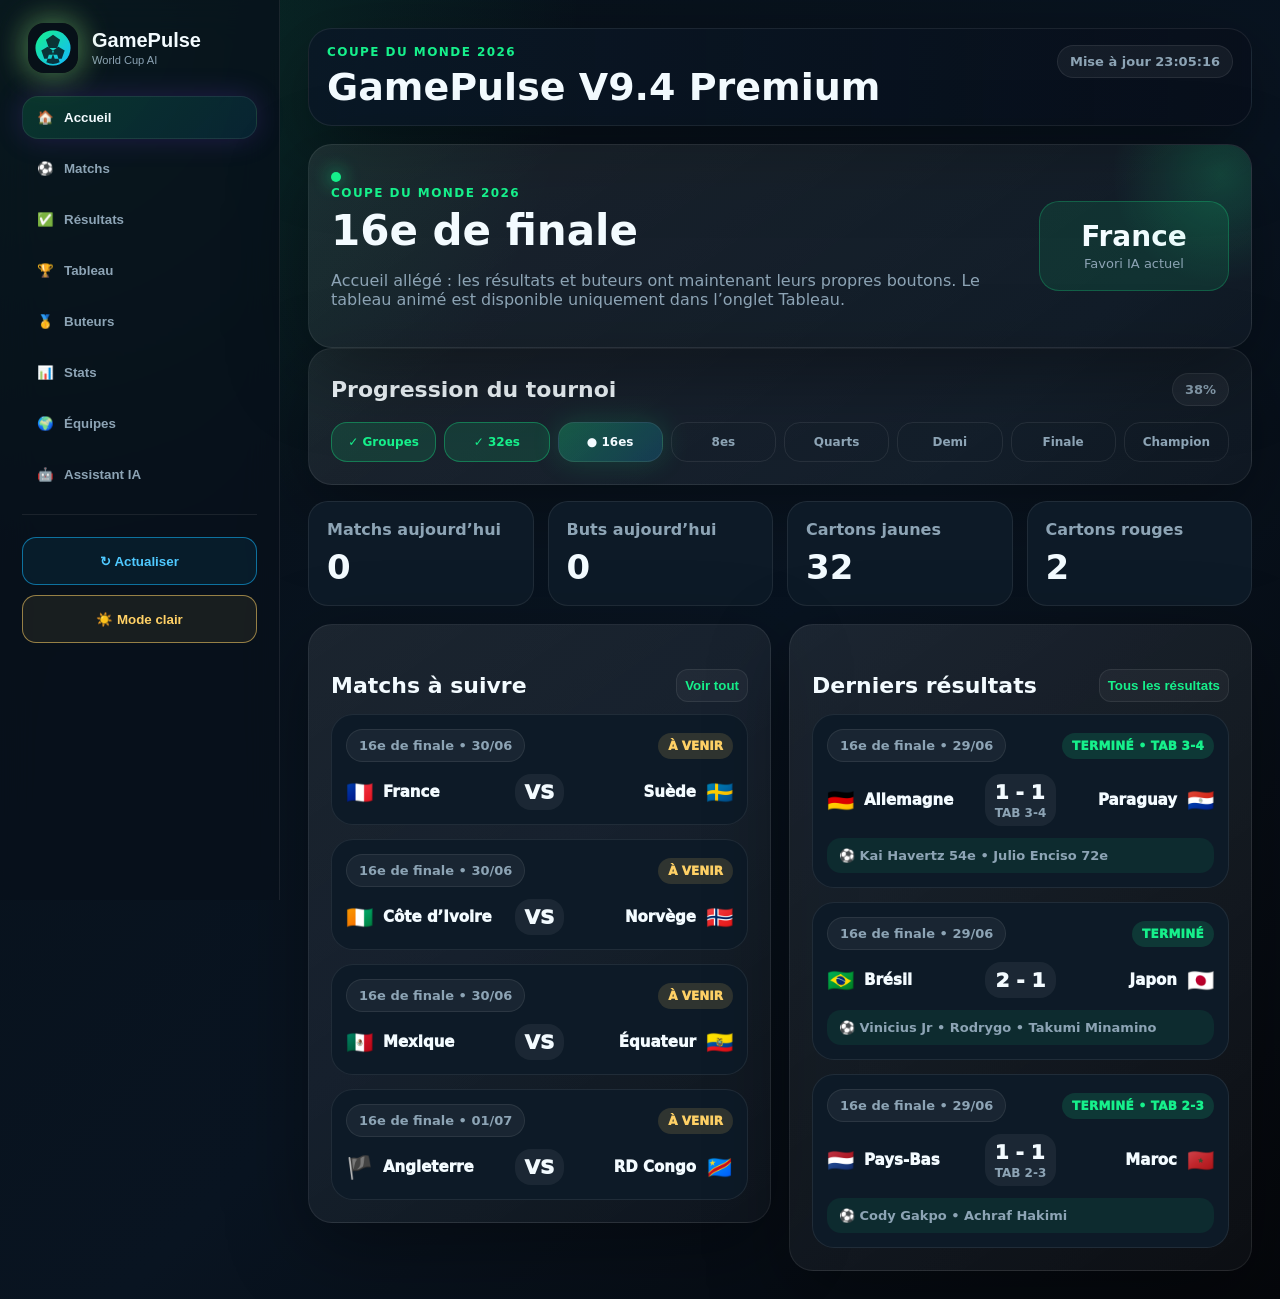
==== commit 28a8da7b: "GamePulse V9.4 - Navigation résultats, buteurs et tableau amélioré" ====
--- a/index.html
+++ b/index.html
@@ -4,8 +4,8 @@
   <meta charset="UTF-8" />
   <meta name="viewport" content="width=device-width, initial-scale=1.0, viewport-fit=cover" />
   <meta name="theme-color" content="#071018" />
-  <meta name="description" content="GamePulse V9.3 Premium - Coupe du Monde, scores, tableau interactif, statistiques et assistant IA." />
-  <title>GamePulse V9.3 Premium</title>
+  <meta name="description" content="GamePulse V9.4 Premium - Coupe du Monde, résultats, buteurs, tableau interactif et assistant IA." />
+  <title>GamePulse V9.4 Premium</title>
   <link rel="manifest" href="manifest.json" />
   <link rel="icon" href="assets/icons/logo.svg" type="image/svg+xml" />
   <link rel="stylesheet" href="assets/css/styles.css" />
@@ -20,7 +20,9 @@
       <nav>
         <button class="nav-btn active" data-view="home">🏠 <span>Accueil</span></button>
         <button class="nav-btn" data-view="matches">⚽ <span>Matchs</span></button>
+        <button class="nav-btn" data-view="results">✅ <span>Résultats</span></button>
         <button class="nav-btn" data-view="bracket">🏆 <span>Tableau</span></button>
+        <button class="nav-btn" data-view="scorers">🥇 <span>Buteurs</span></button>
         <button class="nav-btn" data-view="stats">📊 <span>Stats</span></button>
         <button class="nav-btn" data-view="teams">🌍 <span>Équipes</span></button>
         <button class="nav-btn" data-view="assistant">🤖 <span>Assistant IA</span></button>
@@ -35,7 +37,7 @@
       <header class="topbar">
         <div>
           <p class="eyebrow">Coupe du Monde 2026</p>
-          <h1 id="pageTitle">GamePulse V9.3 Premium</h1>
+          <h1 id="pageTitle">GamePulse V9.4 Premium</h1>
         </div>
         <div class="top-actions">
           <span id="lastUpdate" class="pill">Mise à jour —</span>
@@ -44,69 +46,43 @@
       </header>
 
       <section id="home" class="view active-view">
-        <div class="dashboard-toolbar">
+        <div class="hero-card">
           <div>
-            <p class="eyebrow">Dashboard personnalisable</p>
-            <h2>Organise tes tuiles comme tu veux</h2>
+            <span class="live-dot"></span>
+            <p class="eyebrow">Coupe du Monde 2026</p>
+            <h2 id="currentStage">16e de finale</h2>
+            <p class="muted">Accueil allégé : les résultats et buteurs ont maintenant leurs propres boutons. Le tableau animé est disponible uniquement dans l’onglet Tableau.</p>
           </div>
-          <div class="dashboard-actions">
-            <button id="editLayoutBtn" class="ghost-btn small-btn" type="button">✋ Déplacer / redimensionner</button>
-            <button id="resetLayoutBtn" class="ghost-btn small-btn" type="button">↺ Réinitialiser</button>
+          <div class="hero-score">
+            <strong id="aiFavorite">France</strong>
+            <span>Favori IA actuel</span>
           </div>
         </div>
 
-        <div id="tileBoard" class="tile-board">
-          <article class="dashboard-tile tile-hero" draggable="true" data-tile="hero" data-size="wide">
-            <div class="tile-bar"><span>Accueil</span><div class="tile-tools"><button class="tile-size" type="button">↔ Taille</button><span class="drag-handle">☰</span></div></div>
-            <div class="hero-card embedded-card">
-              <div>
-                <span class="live-dot"></span>
-                <p class="eyebrow">Étape de la compétition</p>
-                <h2 id="currentStage">16e de finale</h2>
-                <p class="muted">Progression automatique du tournoi, scores, IA et statistiques.</p>
-              </div>
-              <div class="hero-score">
-                <strong id="aiFavorite">France</strong>
-                <span>Favori IA actuel</span>
-              </div>
-            </div>
-          </article>
+        <div class="progress-card">
+          <div class="section-head compact-head">
+            <h3>Progression du tournoi</h3>
+            <span id="progressPercent" class="pill">42%</span>
+          </div>
+          <div id="stageProgress" class="stage-progress"></div>
+        </div>
 
-          <article class="dashboard-tile" draggable="true" data-tile="progress" data-size="wide">
-            <div class="tile-bar"><span>Progression</span><div class="tile-tools"><button class="tile-size" type="button">↔ Taille</button><span class="drag-handle">☰</span></div></div>
-            <div class="progress-card embedded-card">
-              <div class="section-head compact-head">
-                <h3>Progression du tournoi</h3>
-                <span id="progressPercent" class="pill">42%</span>
-              </div>
-              <div id="stageProgress" class="stage-progress"></div>
-            </div>
-          </article>
+        <div class="dashboard-grid">
+          <div class="metric-card"><span>Matchs aujourd’hui</span><strong id="todayMatches">0</strong></div>
+          <div class="metric-card"><span>Buts aujourd’hui</span><strong id="todayGoals">0</strong></div>
+          <div class="metric-card"><span>Cartons jaunes</span><strong id="yellowCards">0</strong></div>
+          <div class="metric-card"><span>Cartons rouges</span><strong id="redCards">0</strong></div>
+        </div>
 
-          <article class="dashboard-tile" draggable="true" data-tile="metrics" data-size="wide">
-            <div class="tile-bar"><span>Indicateurs</span><div class="tile-tools"><button class="tile-size" type="button">↔ Taille</button><span class="drag-handle">☰</span></div></div>
-            <div class="dashboard-grid embedded-grid">
-              <div class="metric-card"><span>Matchs aujourd’hui</span><strong id="todayMatches">0</strong></div>
-              <div class="metric-card"><span>Buts aujourd’hui</span><strong id="todayGoals">0</strong></div>
-              <div class="metric-card"><span>Cartons jaunes</span><strong id="yellowCards">0</strong></div>
-              <div class="metric-card"><span>Cartons rouges</span><strong id="redCards">0</strong></div>
-            </div>
-          </article>
-
-          <article class="dashboard-tile" draggable="true" data-tile="matches" data-size="side">
-            <div class="tile-bar"><span>Matchs à suivre</span><div class="tile-tools"><button class="link-btn" data-view="matches" type="button">Voir tout</button><button class="tile-size" type="button">↔ Taille</button><span class="drag-handle">☰</span></div></div>
+        <div class="home-clean-grid">
+          <div class="panel">
+            <div class="section-head"><h3>Matchs à suivre</h3><button class="link-btn" data-view="matches">Voir tout</button></div>
             <div id="featuredMatches" class="match-list compact-list"></div>
-          </article>
-
-          <article class="dashboard-tile" draggable="true" data-tile="scorers" data-size="side">
-            <div class="tile-bar"><span>Top buteurs</span><div class="tile-tools"><button class="link-btn" data-view="stats" type="button">Classement</button><button class="tile-size" type="button">↔ Taille</button><span class="drag-handle">☰</span></div></div>
-            <ol id="homeScorersList" class="ranking compact-ranking"></ol>
-          </article>
-
-          <article class="dashboard-tile tile-bracket" draggable="true" data-tile="bracket" data-size="hero">
-            <div class="tile-bar"><span>🏆 Tableau interactif animé</span><div class="tile-tools"><button class="link-btn" data-view="bracket" type="button">Plein écran</button><button class="tile-size" type="button">↔ Taille</button><span class="drag-handle">☰</span></div></div>
-            <div id="homeBracket" class="home-bracket"></div>
-          </article>
+          </div>
+          <div class="panel">
+            <div class="section-head"><h3>Derniers résultats</h3><button class="link-btn" data-view="results">Tous les résultats</button></div>
+            <div id="homeResultsList" class="match-list compact-list"></div>
+          </div>
         </div>
       </section>
 
@@ -121,14 +97,33 @@
         <div id="matchesList" class="match-list"></div>
       </section>
 
+      <section id="results" class="view">
+        <div class="section-head"><h3>Résultats</h3><span class="pill">Matchs terminés</span></div>
+        <div id="resultsList" class="match-list"></div>
+      </section>
+
       <section id="bracket" class="view">
         <div class="section-head"><h3>Tableau final</h3><span class="pill">Interactif V9.2</span></div>
         <div id="bracketGrid" class="bracket-grid"></div>
       </section>
 
+      <section id="scorers" class="view">
+        <div class="panel scorer-panel">
+          <div class="section-head">
+            <h3>Classement des buteurs</h3>
+            <select id="scorersLimit" class="select compact-select">
+              <option value="5">Top 5</option>
+              <option value="10">Top 10</option>
+              <option value="20" selected>Top 20</option>
+            </select>
+          </div>
+          <ol id="scorersList" class="ranking scorers-ranking"></ol>
+          <p class="source-note">Source saisie : classement Footmercato au 30 juin.</p>
+        </div>
+      </section>
+
       <section id="stats" class="view">
         <div class="stats-layout">
-          <div class="panel scorer-panel"><div class="section-head"><h3>Classement des buteurs</h3><select id="scorersLimit" class="select compact-select"><option value="5">Top 5</option><option value="10">Top 10</option><option value="20" selected>Top 20</option></select></div><ol id="scorersList" class="ranking scorers-ranking"></ol><p class="source-note">Source saisie : classement Footmercato au 30 juin.</p></div>
           <div class="panel"><h3>Cartons jaunes</h3><ol id="yellowList" class="ranking"></ol></div>
           <div class="panel"><h3>Cartons rouges</h3><ol id="redList" class="ranking"></ol></div>
         </div>
@@ -167,7 +162,8 @@
     <nav class="bottom-nav" aria-label="Navigation mobile">
       <button class="mobile-nav active" data-view="home">🏠<span>Accueil</span></button>
       <button class="mobile-nav" data-view="matches">⚽<span>Matchs</span></button>
-      <button class="mobile-nav" data-view="stats">📊<span>Stats</span></button>
+      <button class="mobile-nav" data-view="results">✅<span>Résultats</span></button>
+      <button class="mobile-nav" data-view="scorers">🥇<span>Buteurs</span></button>
       <button class="mobile-nav" data-view="assistant">🤖<span>IA</span></button>
     </nav>
   </div>
--- a/assets/css/styles.css
+++ b/assets/css/styles.css
@@ -32,3 +32,11 @@
 body.light .dashboard-toolbar,body.light .dashboard-tile{background:var(--panel)}
 @media(max-width:1180px){.tile-board{grid-template-columns:repeat(6,1fr)}.dashboard-tile,.dashboard-tile[data-size="small"],.dashboard-tile[data-size="side"],.dashboard-tile[data-size="wide"],.dashboard-tile[data-size="large"],.dashboard-tile[data-size="hero"]{grid-column:1/-1}.embedded-grid{grid-template-columns:repeat(2,1fr)}}
 @media(max-width:860px){.dashboard-toolbar{display:block}.dashboard-actions{margin-top:12px}.tile-board{display:block}.dashboard-tile{margin-bottom:14px}.tile-bar{align-items:flex-start}.tile-tools{flex-wrap:wrap;justify-content:flex-end}.embedded-grid{grid-template-columns:repeat(2,1fr)}.tile-bracket{min-height:auto}.dashboard-tile[data-size]{grid-column:auto}.dashboard-tile{padding:10px}.tile-size,.drag-handle{display:none}}
+
+/* V9.4 — dashboard fixe, résultats/buteurs séparés et parcours vert/rouge */
+.home-clean-grid{display:grid;grid-template-columns:1fr 1fr;gap:18px;align-items:start;margin-top:18px}.home-clean-grid .panel{min-height:320px}.home-clean-grid .match-card{box-shadow:none}.home-clean-grid .analysis,.home-clean-grid .ai-bar{display:none}.empty-state{padding:24px;border:1px dashed var(--line);border-radius:18px;color:var(--muted);text-align:center}.bottom-nav{grid-template-columns:repeat(5,1fr)}
+#scorers .scorer-panel{max-width:900px}.scorers-ranking li{border-bottom:1px solid var(--line);padding:12px 0}.scorers-ranking li strong{font-size:16px}.scorers-ranking li span{font-weight:950;color:var(--green)}
+.bracket-match .bm-team{position:relative;border:1px solid rgba(255,255,255,.08);transition:border-color .18s ease,box-shadow .18s ease,background .18s ease}.bracket-match .bm-team.still-in{border-color:rgba(22,240,139,.85);box-shadow:inset 4px 0 0 var(--green),0 0 18px rgba(22,240,139,.12);background:rgba(22,240,139,.10)}.bracket-match .bm-team.stopped{border-color:rgba(255,77,109,.75);box-shadow:inset 4px 0 0 var(--red);background:rgba(255,77,109,.07);opacity:.92}.bracket-match:hover .bm-team.still-in{box-shadow:inset 4px 0 0 var(--green),0 0 26px rgba(22,240,139,.2)}.bracket-match:hover .bm-team.stopped{box-shadow:inset 4px 0 0 var(--red),0 0 22px rgba(255,77,109,.16)}
+.prediction-bracket .bracket-hero h3{color:var(--text)}.bracket-legend{display:flex;gap:10px;flex-wrap:wrap;margin-top:10px}.legend-item{display:inline-flex;align-items:center;gap:6px;font-size:12px;color:var(--muted)}.legend-dot{width:10px;height:10px;border-radius:50%;display:inline-block}.legend-dot.green{background:var(--green);box-shadow:0 0 12px rgba(22,240,139,.6)}.legend-dot.red{background:var(--red);box-shadow:0 0 12px rgba(255,77,109,.6)}
+.dashboard-toolbar,.tile-board,.dashboard-tile,.tile-bar,.tile-tools{display:none!important}
+@media(max-width:900px){.home-clean-grid{grid-template-columns:1fr}.bottom-nav{grid-template-columns:repeat(5,1fr)}.bottom-nav span{font-size:10px}}
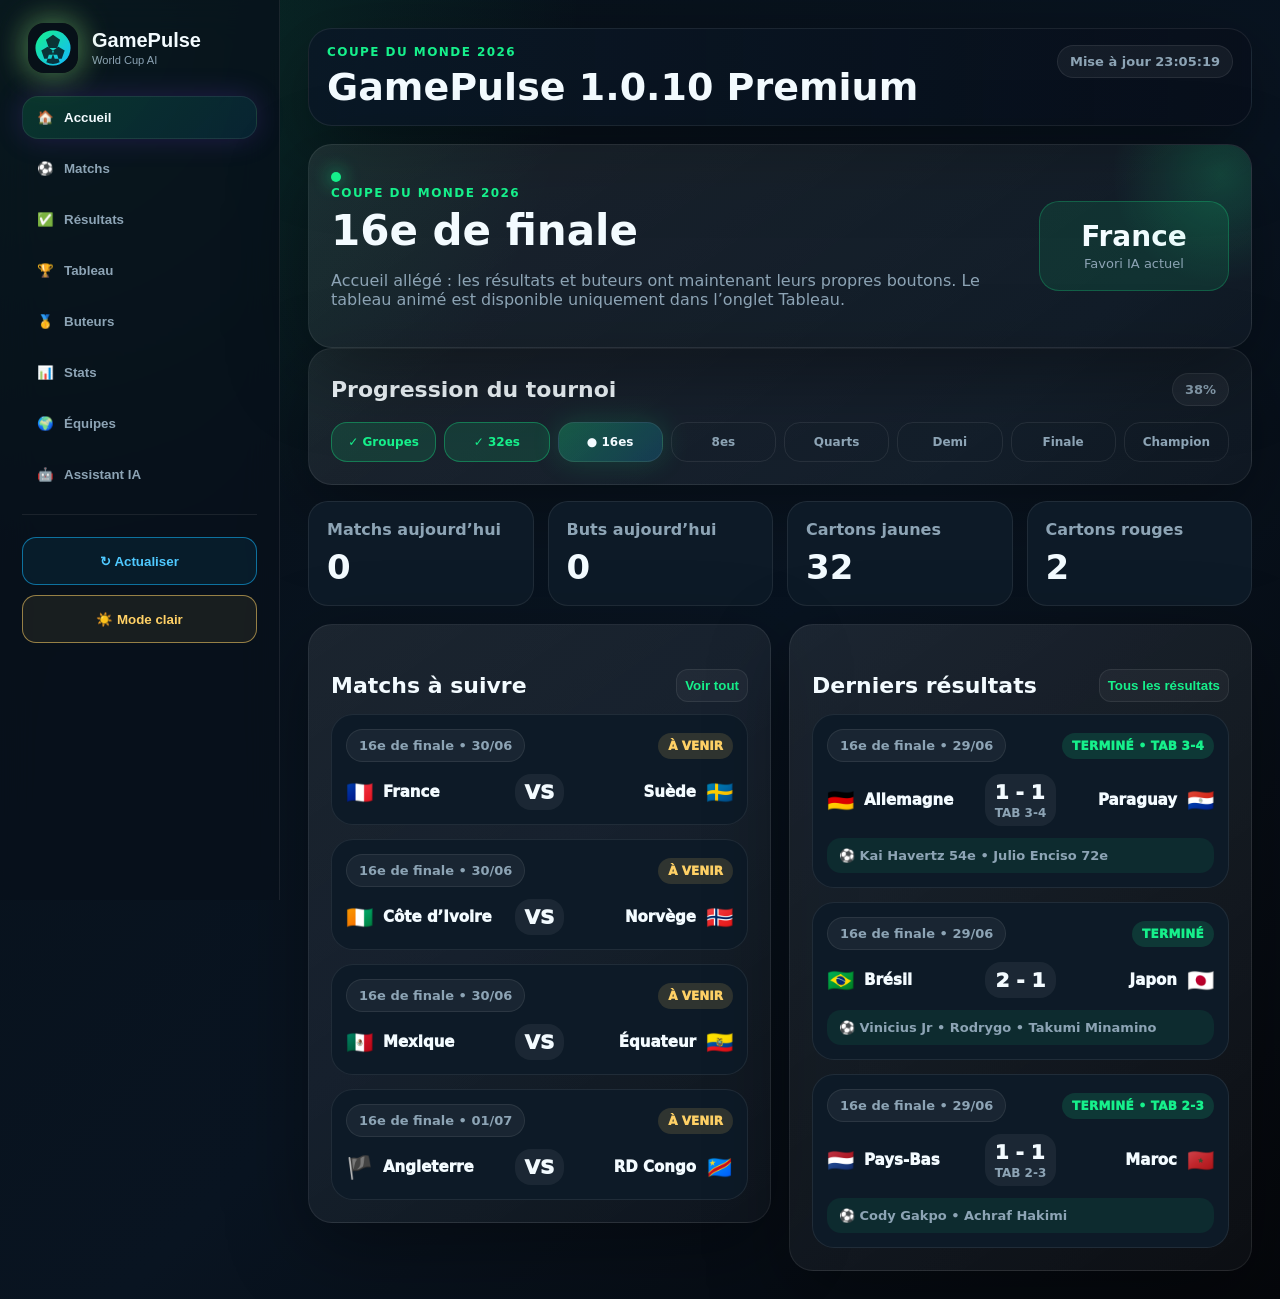
==== commit dd37f418: "GamePulse 1.0.10 - Tableau dynamique raccordé" ====
--- a/index.html
+++ b/index.html
@@ -4,8 +4,8 @@
   <meta charset="UTF-8" />
   <meta name="viewport" content="width=device-width, initial-scale=1.0, viewport-fit=cover" />
   <meta name="theme-color" content="#071018" />
-  <meta name="description" content="GamePulse V9.4 Premium - Coupe du Monde, résultats, buteurs, tableau interactif et assistant IA." />
-  <title>GamePulse V9.4 Premium</title>
+  <meta name="description" content="GamePulse 1.0.10 Premium - Coupe du Monde, résultats, buteurs, assistant IA et vrai tableau dynamique." />
+  <title>GamePulse 1.0.10 Premium</title>
   <link rel="manifest" href="manifest.json" />
   <link rel="icon" href="assets/icons/logo.svg" type="image/svg+xml" />
   <link rel="stylesheet" href="assets/css/styles.css" />
@@ -37,7 +37,7 @@
       <header class="topbar">
         <div>
           <p class="eyebrow">Coupe du Monde 2026</p>
-          <h1 id="pageTitle">GamePulse V9.4 Premium</h1>
+          <h1 id="pageTitle">GamePulse 1.0.10 Premium</h1>
         </div>
         <div class="top-actions">
           <span id="lastUpdate" class="pill">Mise à jour —</span>
@@ -103,7 +103,7 @@
       </section>
 
       <section id="bracket" class="view">
-        <div class="section-head"><h3>Tableau final</h3><span class="pill">Interactif V9.2</span></div>
+        <div class="section-head"><h3>Tableau final</h3><span class="pill">Dynamique 1.0.10</span></div>
         <div id="bracketGrid" class="bracket-grid"></div>
       </section>
 
--- a/assets/css/styles.css
+++ b/assets/css/styles.css
@@ -40,3 +40,17 @@
 .prediction-bracket .bracket-hero h3{color:var(--text)}.bracket-legend{display:flex;gap:10px;flex-wrap:wrap;margin-top:10px}.legend-item{display:inline-flex;align-items:center;gap:6px;font-size:12px;color:var(--muted)}.legend-dot{width:10px;height:10px;border-radius:50%;display:inline-block}.legend-dot.green{background:var(--green);box-shadow:0 0 12px rgba(22,240,139,.6)}.legend-dot.red{background:var(--red);box-shadow:0 0 12px rgba(255,77,109,.6)}
 .dashboard-toolbar,.tile-board,.dashboard-tile,.tile-bar,.tile-tools{display:none!important}
 @media(max-width:900px){.home-clean-grid{grid-template-columns:1fr}.bottom-nav{grid-template-columns:repeat(5,1fr)}.bottom-nav span{font-size:10px}}
+
+
+/* GamePulse 1.0.10 — vrai tableau dynamique raccordé */
+.dynamic-bracket{min-height:760px;background:radial-gradient(circle at 72% 44%,rgba(20,184,255,.20),transparent 28%),radial-gradient(circle at 88% 65%,rgba(255,209,102,.16),transparent 20%),linear-gradient(135deg,#06111d,#071c2f 60%,#050914)!important;}
+.dynamic-bracket .bracket-hero{align-items:center;margin-bottom:8px}.bracket-actions{display:flex;gap:10px;align-items:center;flex-wrap:wrap}.dynamic-bracket .bracket-legend{margin:0 0 14px;display:flex;gap:12px;flex-wrap:wrap}.legend-dot.blue{background:var(--blue);box-shadow:0 0 12px rgba(20,184,255,.6)}
+.bracket-viewport{position:relative;overflow:auto;border:1px solid rgba(255,255,255,.08);border-radius:22px;background:linear-gradient(90deg,rgba(255,255,255,.035),rgba(255,255,255,.015));padding:18px;min-height:610px;scrollbar-color:rgba(20,184,255,.55) transparent;}
+.dynamic-scroll{position:relative;display:grid!important;grid-template-columns:250px 240px 230px 220px 245px!important;gap:42px!important;align-items:start;overflow:visible!important;min-width:1180px;padding:0 18px 22px!important;}
+.bracket-lines{position:absolute;inset:0;pointer-events:none;z-index:0;overflow:visible}.bracket-path{fill:none;stroke-width:3.2;stroke-linecap:round;filter:drop-shadow(0 0 8px rgba(20,184,255,.45));stroke-dasharray:900;stroke-dashoffset:900;animation:pathDraw 1.15s ease forwards}.bracket-path.path-live{stroke:url(#none);stroke:var(--blue)}
+.dynamic-scroll .bracket-round{position:relative;z-index:1;min-width:0}.dynamic-scroll .round-stack{display:grid!important;gap:12px!important;padding-top:0!important}.dynamic-scroll .r16 .round-stack{padding-top:36px!important;gap:58px!important}.dynamic-scroll .qf .round-stack{padding-top:102px!important;gap:144px!important}.dynamic-scroll .sf .round-stack{padding-top:236px!important;gap:306px!important}.dynamic-scroll .final .round-stack{padding-top:402px!important;gap:12px!important}
+.dynamic-scroll .bracket-match.animated:after{display:none!important}.dynamic-scroll .bracket-match.animated{position:relative;z-index:2;border-radius:12px;background:rgba(4,13,24,.92);backdrop-filter:blur(8px);}
+.dynamic-scroll .bm-team strong{font-size:12.5px;white-space:nowrap;overflow:hidden;text-overflow:ellipsis}.dynamic-scroll .bm-team.still-in{border-color:rgba(22,240,139,.95)!important;box-shadow:inset 4px 0 0 var(--green),0 0 18px rgba(22,240,139,.14)!important}.dynamic-scroll .bm-team.stopped{border-color:rgba(255,93,108,.85)!important;box-shadow:inset 4px 0 0 var(--red),0 0 14px rgba(255,93,108,.10)!important}
+.dynamic-bracket .champion-card{max-width:none;margin-top:16px;background:linear-gradient(135deg,rgba(255,209,102,.18),rgba(22,240,139,.10));}
+@keyframes pathDraw{to{stroke-dashoffset:0}}
+@media(max-width:860px){.dynamic-bracket{min-height:auto}.bracket-viewport{min-height:560px;padding:12px}.dynamic-scroll{grid-template-columns:220px 220px 220px 220px 230px!important;gap:28px!important;min-width:1120px}.dynamic-scroll .r16 .round-stack,.dynamic-scroll .qf .round-stack,.dynamic-scroll .sf .round-stack,.dynamic-scroll .final .round-stack{padding-top:0!important;gap:12px!important}.bracket-lines{display:none}.dynamic-bracket .bracket-hero{display:block}}
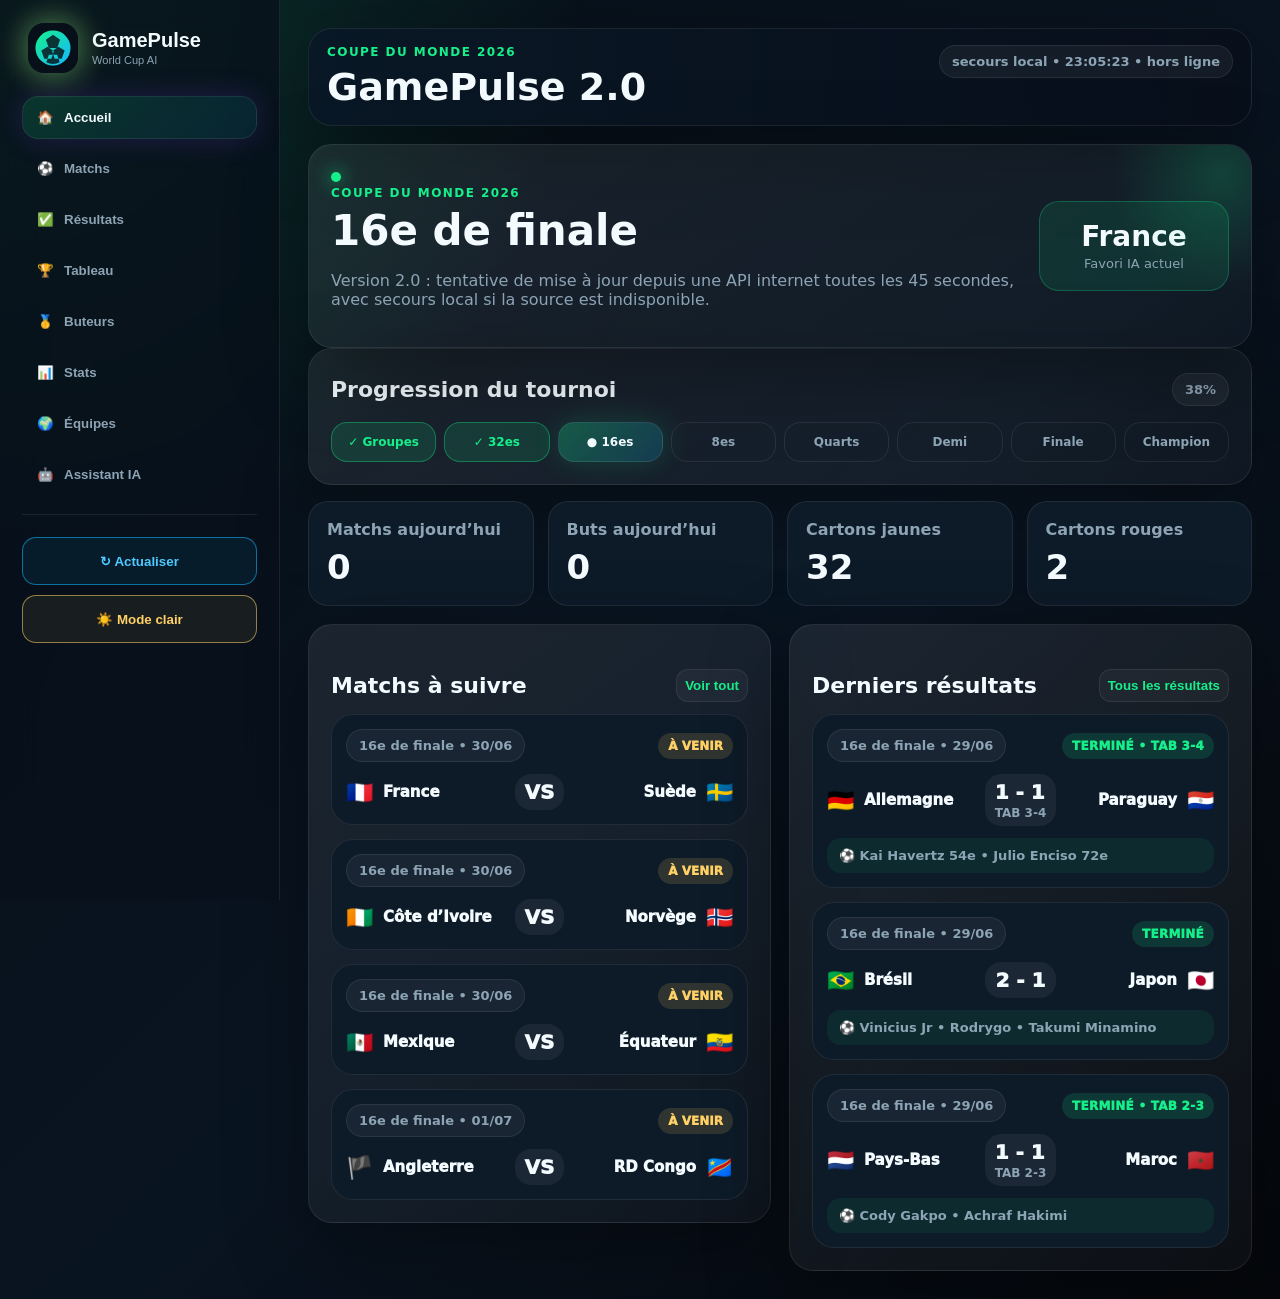
==== commit 8a415e5b: "GamePulse 2.0.1 - API ESPN live et refresh 45 secondes" ====
--- a/index.html
+++ b/index.html
@@ -4,8 +4,8 @@
   <meta charset="UTF-8" />
   <meta name="viewport" content="width=device-width, initial-scale=1.0, viewport-fit=cover" />
   <meta name="theme-color" content="#071018" />
-  <meta name="description" content="GamePulse 1.0.10 Premium - Coupe du Monde, résultats, buteurs, assistant IA et vrai tableau dynamique." />
-  <title>GamePulse 1.0.10 Premium</title>
+  <meta name="description" content="GamePulse 2.0 - Coupe du Monde, données internet, résultats, buteurs, assistant IA et tableau dynamique." />
+  <title>GamePulse 2.0</title>
   <link rel="manifest" href="manifest.json" />
   <link rel="icon" href="assets/icons/logo.svg" type="image/svg+xml" />
   <link rel="stylesheet" href="assets/css/styles.css" />
@@ -37,7 +37,7 @@
       <header class="topbar">
         <div>
           <p class="eyebrow">Coupe du Monde 2026</p>
-          <h1 id="pageTitle">GamePulse 1.0.10 Premium</h1>
+          <h1 id="pageTitle">GamePulse 2.0</h1>
         </div>
         <div class="top-actions">
           <span id="lastUpdate" class="pill">Mise à jour —</span>
@@ -51,7 +51,7 @@
             <span class="live-dot"></span>
             <p class="eyebrow">Coupe du Monde 2026</p>
             <h2 id="currentStage">16e de finale</h2>
-            <p class="muted">Accueil allégé : les résultats et buteurs ont maintenant leurs propres boutons. Le tableau animé est disponible uniquement dans l’onglet Tableau.</p>
+            <p class="muted">Version 2.0 : tentative de mise à jour depuis une API internet toutes les 45 secondes, avec secours local si la source est indisponible.</p>
           </div>
           <div class="hero-score">
             <strong id="aiFavorite">France</strong>
@@ -103,7 +103,7 @@
       </section>
 
       <section id="bracket" class="view">
-        <div class="section-head"><h3>Tableau final</h3><span class="pill">Dynamique 1.0.10</span></div>
+        <div class="section-head"><h3>Tableau final</h3><span class="pill">Dynamique 2.0</span></div>
         <div id="bracketGrid" class="bracket-grid"></div>
       </section>
 
@@ -118,7 +118,7 @@
             </select>
           </div>
           <ol id="scorersList" class="ranking scorers-ranking"></ol>
-          <p class="source-note">Source saisie : classement Footmercato au 30 juin.</p>
+          <p class="source-note">Buteurs : affichage internet si disponible, sinon secours local Footmercato au 30 juin.</p>
         </div>
       </section>
 
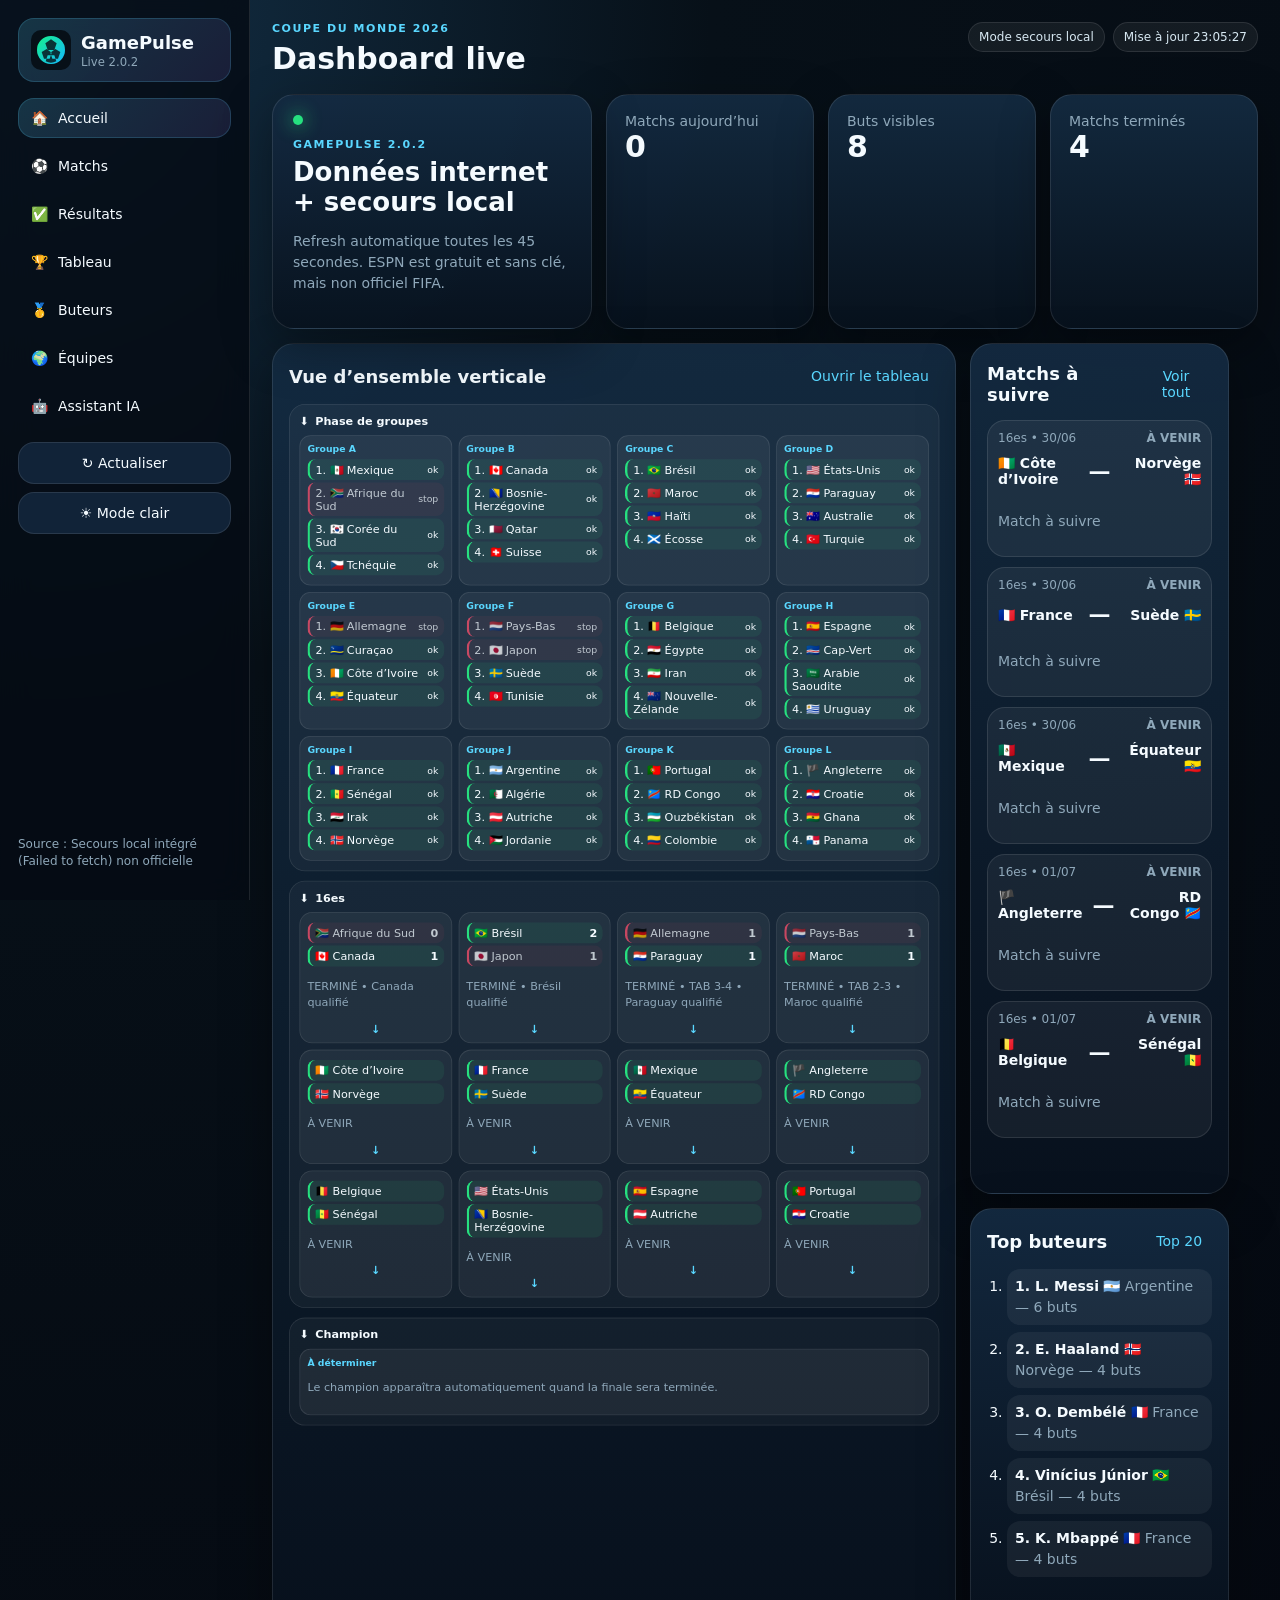
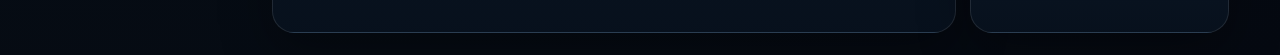
==== commit c17fadaf: "GamePulse 2.0.2 - Fondation live modulaire" ====
--- a/index.html
+++ b/index.html
@@ -4,85 +4,73 @@
   <meta charset="UTF-8" />
   <meta name="viewport" content="width=device-width, initial-scale=1.0, viewport-fit=cover" />
   <meta name="theme-color" content="#071018" />
-  <meta name="description" content="GamePulse 2.0 - Coupe du Monde, données internet, résultats, buteurs, assistant IA et tableau dynamique." />
-  <title>GamePulse 2.0</title>
+  <meta name="description" content="GamePulse 2.0.2 - Coupe du Monde, scores live, tableau vertical, résultats, buteurs et assistant IA." />
+  <title>GamePulse 2.0.2</title>
   <link rel="manifest" href="manifest.json" />
   <link rel="icon" href="assets/icons/logo.svg" type="image/svg+xml" />
-  <link rel="stylesheet" href="assets/css/styles.css" />
+  <link rel="stylesheet" href="assets/css/main.css" />
 </head>
 <body>
   <div class="app-shell">
     <aside class="sidebar" aria-label="Navigation principale">
-      <button class="brand home-btn" data-view="home" title="Accueil">
+      <button class="brand nav-link active" data-view="home" title="Accueil">
         <img src="assets/icons/logo.svg" alt="GamePulse" />
-        <span><strong>GamePulse</strong><small>World Cup AI</small></span>
+        <span><strong>GamePulse</strong><small>Live 2.0.2</small></span>
       </button>
       <nav>
-        <button class="nav-btn active" data-view="home">🏠 <span>Accueil</span></button>
-        <button class="nav-btn" data-view="matches">⚽ <span>Matchs</span></button>
-        <button class="nav-btn" data-view="results">✅ <span>Résultats</span></button>
-        <button class="nav-btn" data-view="bracket">🏆 <span>Tableau</span></button>
-        <button class="nav-btn" data-view="scorers">🥇 <span>Buteurs</span></button>
-        <button class="nav-btn" data-view="stats">📊 <span>Stats</span></button>
-        <button class="nav-btn" data-view="teams">🌍 <span>Équipes</span></button>
-        <button class="nav-btn" data-view="assistant">🤖 <span>Assistant IA</span></button>
+        <button class="nav-link active" data-view="home">🏠 <span>Accueil</span></button>
+        <button class="nav-link" data-view="matches">⚽ <span>Matchs</span></button>
+        <button class="nav-link" data-view="results">✅ <span>Résultats</span></button>
+        <button class="nav-link" data-view="bracket">🏆 <span>Tableau</span></button>
+        <button class="nav-link" data-view="scorers">🥇 <span>Buteurs</span></button>
+        <button class="nav-link" data-view="teams">🌍 <span>Équipes</span></button>
+        <button class="nav-link" data-view="assistant">🤖 <span>Assistant IA</span></button>
       </nav>
-      <div class="sidebar-footer">
+      <div class="sidebar-actions">
         <button id="refreshBtn" class="ghost-btn">↻ Actualiser</button>
         <button id="themeBtn" class="ghost-btn">☀️ Mode clair</button>
       </div>
+      <p class="api-note" id="apiNote">Source : initialisation…</p>
     </aside>
 
     <main class="main">
       <header class="topbar">
         <div>
           <p class="eyebrow">Coupe du Monde 2026</p>
-          <h1 id="pageTitle">GamePulse 2.0</h1>
+          <h1 id="pageTitle">Dashboard live</h1>
         </div>
         <div class="top-actions">
+          <span id="syncStatus" class="pill">Synchronisation…</span>
           <span id="lastUpdate" class="pill">Mise à jour —</span>
-          <button id="installBtn" class="primary-btn hidden">Installer l’app</button>
+          <button id="installBtn" class="primary-btn hidden">Installer</button>
         </div>
       </header>
 
       <section id="home" class="view active-view">
-        <div class="hero-card">
-          <div>
+        <div class="dashboard-hero">
+          <article class="hero-card">
             <span class="live-dot"></span>
-            <p class="eyebrow">Coupe du Monde 2026</p>
-            <h2 id="currentStage">16e de finale</h2>
-            <p class="muted">Version 2.0 : tentative de mise à jour depuis une API internet toutes les 45 secondes, avec secours local si la source est indisponible.</p>
-          </div>
-          <div class="hero-score">
-            <strong id="aiFavorite">France</strong>
-            <span>Favori IA actuel</span>
-          </div>
+            <p class="eyebrow">GamePulse 2.0.2</p>
+            <h2>Données internet + secours local</h2>
+            <p class="muted">Refresh automatique toutes les 45 secondes. ESPN est gratuit et sans clé, mais non officiel FIFA.</p>
+          </article>
+          <article class="metric-card"><span>Matchs aujourd’hui</span><strong id="todayMatches">0</strong></article>
+          <article class="metric-card"><span>Buts visibles</span><strong id="totalGoals">0</strong></article>
+          <article class="metric-card"><span>Matchs terminés</span><strong id="finishedCount">0</strong></article>
         </div>
-
-        <div class="progress-card">
-          <div class="section-head compact-head">
-            <h3>Progression du tournoi</h3>
-            <span id="progressPercent" class="pill">42%</span>
-          </div>
-          <div id="stageProgress" class="stage-progress"></div>
-        </div>
-
-        <div class="dashboard-grid">
-          <div class="metric-card"><span>Matchs aujourd’hui</span><strong id="todayMatches">0</strong></div>
-          <div class="metric-card"><span>Buts aujourd’hui</span><strong id="todayGoals">0</strong></div>
-          <div class="metric-card"><span>Cartons jaunes</span><strong id="yellowCards">0</strong></div>
-          <div class="metric-card"><span>Cartons rouges</span><strong id="redCards">0</strong></div>
-        </div>
-
-        <div class="home-clean-grid">
-          <div class="panel">
+        <div class="home-grid">
+          <section class="panel large-panel">
+            <div class="section-head"><h3>Vue d’ensemble verticale</h3><button class="link-btn" data-view="bracket">Ouvrir le tableau</button></div>
+            <div id="miniTournament" class="vertical-tournament mini"></div>
+          </section>
+          <section class="panel">
             <div class="section-head"><h3>Matchs à suivre</h3><button class="link-btn" data-view="matches">Voir tout</button></div>
-            <div id="featuredMatches" class="match-list compact-list"></div>
-          </div>
-          <div class="panel">
-            <div class="section-head"><h3>Derniers résultats</h3><button class="link-btn" data-view="results">Tous les résultats</button></div>
-            <div id="homeResultsList" class="match-list compact-list"></div>
-          </div>
+            <div id="featuredMatches" class="match-list compact"></div>
+          </section>
+          <section class="panel">
+            <div class="section-head"><h3>Top buteurs</h3><button class="link-btn" data-view="scorers">Top 20</button></div>
+            <ol id="homeScorers" class="ranking compact-ranking"></ol>
+          </section>
         </div>
       </section>
 
@@ -103,71 +91,50 @@
       </section>
 
       <section id="bracket" class="view">
-        <div class="section-head"><h3>Tableau final</h3><span class="pill">Dynamique 2.0</span></div>
-        <div id="bracketGrid" class="bracket-grid"></div>
+        <div class="section-head">
+          <h3>Tableau vertical interactif</h3>
+          <div class="legend"><span><i class="green"></i> En lice</span><span><i class="red"></i> Éliminé</span><span><i class="gray"></i> À venir</span></div>
+        </div>
+        <div id="verticalTournament" class="vertical-tournament"></div>
       </section>
 
       <section id="scorers" class="view">
-        <div class="panel scorer-panel">
+        <div class="panel">
           <div class="section-head">
             <h3>Classement des buteurs</h3>
-            <select id="scorersLimit" class="select compact-select">
-              <option value="5">Top 5</option>
-              <option value="10">Top 10</option>
-              <option value="20" selected>Top 20</option>
+            <select id="scorersLimit" class="select">
+              <option value="5">Top 5</option><option value="10">Top 10</option><option value="20" selected>Top 20</option>
             </select>
           </div>
-          <ol id="scorersList" class="ranking scorers-ranking"></ol>
-          <p class="source-note">Buteurs : affichage internet si disponible, sinon secours local Footmercato au 30 juin.</p>
-        </div>
-      </section>
-
-      <section id="stats" class="view">
-        <div class="stats-layout">
-          <div class="panel"><h3>Cartons jaunes</h3><ol id="yellowList" class="ranking"></ol></div>
-          <div class="panel"><h3>Cartons rouges</h3><ol id="redList" class="ranking"></ol></div>
+          <ol id="scorersList" class="ranking"></ol>
+          <p class="source-note">Si l’API ne fournit pas les buteurs, GamePulse utilise le secours local Footmercato au 30 juin.</p>
         </div>
       </section>
 
       <section id="teams" class="view">
         <div class="section-head">
           <h3>Équipes</h3>
-          <select id="teamStatusSelect" class="select">
-            <option value="qualified">Qualifiées</option>
-            <option value="eliminated">Éliminées</option>
-            <option value="all">Toutes</option>
-          </select>
+          <select id="teamStatusSelect" class="select"><option value="all">Toutes</option><option value="qualified">En lice</option><option value="eliminated">Éliminées</option></select>
         </div>
         <div id="teamsGrid" class="teams-grid"></div>
       </section>
 
       <section id="assistant" class="view">
         <div class="assistant-card">
-          <div class="assistant-header"><span>🤖</span><div><h3>Assistant GamePulse IA</h3><p>Pose une question sur la Coupe du Monde.</p></div></div>
+          <div class="assistant-header"><span>🤖</span><div><h3>Assistant GamePulse IA</h3><p>Analyse basée sur les données affichées dans l’app.</p></div></div>
           <div class="quick-questions">
-            <button data-question="Qui est favori pour gagner la Coupe du Monde ?">Favori Coupe du Monde</button>
-            <button data-question="Quels matchs sont les plus serrés ?">Matchs serrés</button>
+            <button data-question="Quels matchs sont terminés ?">Résultats</button>
             <button data-question="Qui sont les meilleurs buteurs ?">Top buteurs</button>
-            <button data-question="Explique la progression du tournoi">Progression</button>
+            <button data-question="Explique le tableau vertical">Tableau</button>
+            <button data-question="La source est-elle officielle ?">Source</button>
           </div>
-          <div class="chat-box" id="chatBox"></div>
-          <form id="assistantForm" class="assistant-form">
-            <input id="assistantInput" placeholder="Ex : Qui va gagner France - Suède ?" autocomplete="off" />
-            <button class="primary-btn" type="submit">Envoyer</button>
-          </form>
+          <div id="chatBox" class="chat-box"></div>
+          <form id="assistantForm" class="assistant-form"><input id="assistantInput" placeholder="Pose ta question…" autocomplete="off" /><button class="primary-btn" type="submit">Envoyer</button></form>
         </div>
       </section>
     </main>
-
-    <nav class="bottom-nav" aria-label="Navigation mobile">
-      <button class="mobile-nav active" data-view="home">🏠<span>Accueil</span></button>
-      <button class="mobile-nav" data-view="matches">⚽<span>Matchs</span></button>
-      <button class="mobile-nav" data-view="results">✅<span>Résultats</span></button>
-      <button class="mobile-nav" data-view="scorers">🥇<span>Buteurs</span></button>
-      <button class="mobile-nav" data-view="assistant">🤖<span>IA</span></button>
-    </nav>
   </div>
 
-  <script src="assets/js/app.js"></script>
+  <script type="module" src="assets/js/app.js"></script>
 </body>
 </html>
--- a/assets/css/main.css
+++ b/assets/css/main.css
@@ -0,0 +1,2 @@
+:root{--bg:#071018;--panel:#0d1b2a;--panel2:#10243a;--text:#f5fbff;--muted:#8fa8ba;--line:rgba(255,255,255,.1);--green:#26e07f;--red:#ff4f6d;--yellow:#ffd166;--blue:#5ad7ff;--purple:#9b7cff;--shadow:0 18px 50px rgba(0,0,0,.35);--radius:22px}*{box-sizing:border-box}body{margin:0;background:radial-gradient(circle at top left,#14324a 0,#071018 34%,#050911 100%);color:var(--text);font-family:Inter,system-ui,-apple-system,Segoe UI,Roboto,Arial,sans-serif;font-size:14px}button,select,input{font:inherit}.app-shell{min-height:100vh;display:grid;grid-template-columns:250px 1fr}.sidebar{position:sticky;top:0;height:100vh;padding:18px;background:rgba(5,12,20,.82);backdrop-filter:blur(16px);border-right:1px solid var(--line);display:flex;flex-direction:column;gap:16px}.brand{display:flex!important;gap:12px;align-items:center}.brand img{width:40px;height:40px}.brand strong{display:block;font-size:18px}.brand small{color:var(--muted)}nav{display:grid;gap:8px}.nav-link,.ghost-btn,.primary-btn,.link-btn,.filter{border:0;border-radius:16px;color:var(--text);cursor:pointer}.nav-link{display:flex;align-items:center;gap:10px;width:100%;padding:12px 13px;background:transparent;text-align:left}.nav-link:hover,.nav-link.active{background:linear-gradient(135deg,rgba(90,215,255,.18),rgba(155,124,255,.13));box-shadow:inset 0 0 0 1px rgba(90,215,255,.18)}.sidebar-actions{display:grid;gap:8px;margin-top:0}.ghost-btn{padding:12px;background:#112338;border:1px solid var(--line)}.primary-btn{padding:11px 16px;background:linear-gradient(135deg,var(--blue),var(--purple));font-weight:800}.api-note{margin-top:auto;color:var(--muted);font-size:12px;line-height:1.4}.main{min-width:0;padding:22px}.topbar{display:flex;justify-content:space-between;align-items:flex-start;gap:16px;margin-bottom:18px}.eyebrow{text-transform:uppercase;letter-spacing:.14em;font-weight:800;color:var(--blue);font-size:11px;margin:0 0 6px}.topbar h1{margin:0;font-size:30px}.top-actions{display:flex;gap:8px;align-items:center;flex-wrap:wrap;justify-content:flex-end}.pill{border:1px solid var(--line);background:rgba(255,255,255,.06);border-radius:999px;padding:7px 10px;color:#d7e8f2;font-size:12px}.hidden{display:none}.view{display:none}.active-view{display:block}.dashboard-hero{display:grid;grid-template-columns:minmax(320px,1.5fr) repeat(3,minmax(150px,1fr));gap:14px;margin-bottom:14px}.hero-card,.metric-card,.panel,.assistant-card{background:linear-gradient(180deg,rgba(20,43,66,.92),rgba(8,18,30,.92));border:1px solid var(--line);border-radius:var(--radius);box-shadow:var(--shadow)}.hero-card{padding:20px;position:relative;overflow:hidden}.hero-card h2{margin:0 0 8px;font-size:26px}.muted,.source-note{color:var(--muted);line-height:1.5}.live-dot{display:inline-block;width:10px;height:10px;background:var(--green);border-radius:50%;box-shadow:0 0 18px var(--green);margin-bottom:10px}.metric-card{padding:18px}.metric-card span{color:var(--muted);display:block}.metric-card strong{font-size:30px}.home-grid{display:grid;grid-template-columns:1.35fr .9fr;gap:14px}.large-panel{grid-row:span 2}.panel{padding:16px}.section-head{display:flex;justify-content:space-between;align-items:center;gap:12px;margin-bottom:12px}.section-head h3{margin:0;font-size:18px}.link-btn{background:transparent;color:var(--blue);padding:8px 10px}.filters{display:flex;gap:8px;flex-wrap:wrap;margin-bottom:14px}.filter{padding:10px 14px;background:#102033;border:1px solid var(--line)}.filter.active{background:rgba(90,215,255,.18);border-color:rgba(90,215,255,.4)}.match-list{display:grid;gap:10px}.match-card{background:rgba(255,255,255,.055);border:1px solid var(--line);border-radius:18px;padding:13px;display:grid;gap:10px;cursor:pointer}.match-card:hover{border-color:rgba(90,215,255,.42);transform:translateY(-1px)}.match-top{display:flex;justify-content:space-between;gap:10px;color:var(--muted);font-size:12px}.score-row{display:grid;grid-template-columns:1fr auto 1fr;gap:10px;align-items:center}.team{text-align:left;font-weight:800}.team.away{text-align:right}.score{font-size:22px;font-weight:900}.status-live{color:var(--green)}.status-finished{color:var(--red)}.status-upcoming{color:var(--muted)}.compact .match-card{padding:10px}.vertical-tournament{transform-origin:top left;display:grid;gap:12px}.vertical-tournament.mini{transform:scale(.8);width:125%;margin-bottom:-10%}.phase{border:1px solid var(--line);border-radius:20px;background:rgba(255,255,255,.04);padding:12px}.phase-title{display:flex;align-items:center;gap:8px;margin-bottom:10px}.phase-title h4{margin:0}.groups-grid{display:grid;grid-template-columns:repeat(4,minmax(150px,1fr));gap:8px}.group-card{background:rgba(255,255,255,.055);border-radius:14px;padding:9px;border:1px solid var(--line)}.group-card h5{margin:0 0 6px;color:var(--blue)}.group-team,.path-team{display:flex;align-items:center;justify-content:space-between;gap:8px;padding:5px 7px;border-radius:10px;margin:3px 0;border-left:3px solid transparent}.alive{border-left-color:var(--green);background:rgba(38,224,127,.08)}.eliminated{border-left-color:var(--red);background:rgba(255,79,109,.08);opacity:.75}.future{border-left-color:#8a99a8;background:rgba(255,255,255,.035)}.round-grid{display:grid;grid-template-columns:repeat(auto-fit,minmax(190px,1fr));gap:8px}.bracket-match{position:relative;background:rgba(255,255,255,.055);border:1px solid var(--line);border-radius:16px;padding:9px}.bracket-match:after{content:'↓';display:block;text-align:center;color:var(--blue);font-weight:900;margin-top:4px}.bracket-match.final:after{content:'👑'}.legend{display:flex;gap:10px;flex-wrap:wrap;color:var(--muted);font-size:12px}.legend i{display:inline-block;width:12px;height:4px;border-radius:8px;margin-right:4px}.legend .green{background:var(--green)}.legend .red{background:var(--red)}.legend .gray{background:#8a99a8}.ranking{margin:0;padding-left:20px;display:grid;gap:7px}.ranking li{padding:9px 10px;border-radius:13px;background:rgba(255,255,255,.055)}.compact-ranking li{padding:7px 8px}.select,input{background:#102033;color:var(--text);border:1px solid var(--line);border-radius:14px;padding:10px}.teams-grid{display:grid;grid-template-columns:repeat(auto-fit,minmax(190px,1fr));gap:10px}.team-card{background:rgba(255,255,255,.055);border:1px solid var(--line);border-radius:18px;padding:13px}.assistant-card{padding:18px;max-width:900px}.assistant-header{display:flex;gap:12px;align-items:center}.assistant-header span{font-size:32px}.quick-questions{display:flex;gap:8px;flex-wrap:wrap;margin:14px 0}.quick-questions button{border:1px solid var(--line);background:#102033;color:var(--text);border-radius:999px;padding:9px 12px}.chat-box{min-height:220px;background:rgba(0,0,0,.18);border:1px solid var(--line);border-radius:18px;padding:12px;display:grid;gap:10px;align-content:start}.bubble{padding:11px 12px;border-radius:16px;max-width:85%;background:rgba(255,255,255,.07)}.bubble.user{justify-self:end;background:rgba(90,215,255,.18)}.assistant-form{display:flex;gap:8px;margin-top:12px}.assistant-form input{flex:1}@media(max-width:980px){.app-shell{grid-template-columns:1fr}.sidebar{position:static;height:auto}.main{padding:14px}.dashboard-hero,.home-grid{grid-template-columns:1fr}.groups-grid{grid-template-columns:repeat(2,1fr)}.vertical-tournament.mini{transform:none;width:100%;margin:0}.topbar{flex-direction:column}.sidebar nav{grid-template-columns:repeat(2,1fr)}}@media(max-width:560px){.groups-grid,.round-grid{grid-template-columns:1fr}.score-row{grid-template-columns:1fr}.team.away{text-align:left}.score{text-align:left}.sidebar nav{grid-template-columns:1fr}}
+.light{--bg:#eef6fb;--panel:#fff;--panel2:#eef7ff;--text:#082033;--muted:#5b7080;--line:rgba(8,32,51,.12);background:#eef6fb}.light body{background:#eef6fb}
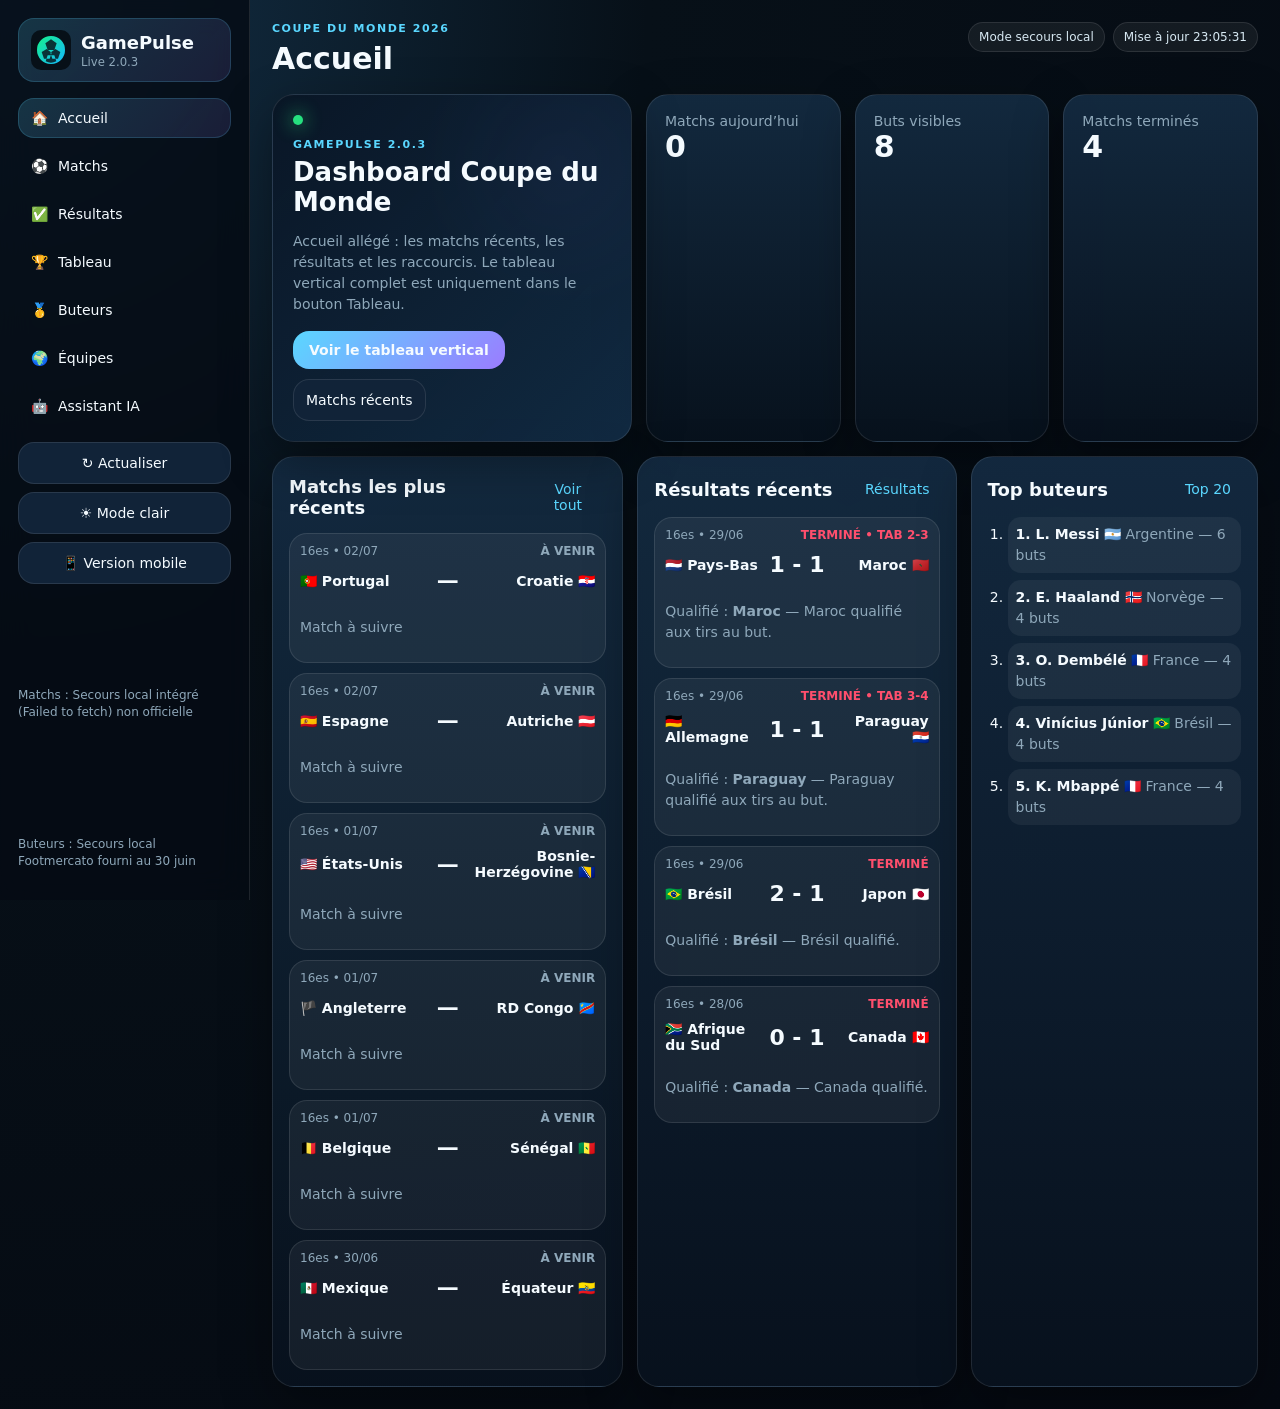
==== commit 3ae5f69b: "GamePulse 2.0.3 - Accueil corrigé, matchs récents et version mobile" ====
--- a/index.html
+++ b/index.html
@@ -4,8 +4,8 @@
   <meta charset="UTF-8" />
   <meta name="viewport" content="width=device-width, initial-scale=1.0, viewport-fit=cover" />
   <meta name="theme-color" content="#071018" />
-  <meta name="description" content="GamePulse 2.0.2 - Coupe du Monde, scores live, tableau vertical, résultats, buteurs et assistant IA." />
-  <title>GamePulse 2.0.2</title>
+  <meta name="description" content="GamePulse 2.0.3 - Coupe du Monde, scores live, résultats récents, buteurs rafraîchis et tableau vertical premium." />
+  <title>GamePulse 2.0.3</title>
   <link rel="manifest" href="manifest.json" />
   <link rel="icon" href="assets/icons/logo.svg" type="image/svg+xml" />
   <link rel="stylesheet" href="assets/css/main.css" />
@@ -15,7 +15,7 @@
     <aside class="sidebar" aria-label="Navigation principale">
       <button class="brand nav-link active" data-view="home" title="Accueil">
         <img src="assets/icons/logo.svg" alt="GamePulse" />
-        <span><strong>GamePulse</strong><small>Live 2.0.2</small></span>
+        <span><strong>GamePulse</strong><small>Live 2.0.3</small></span>
       </button>
       <nav>
         <button class="nav-link active" data-view="home">🏠 <span>Accueil</span></button>
@@ -29,15 +29,17 @@
       <div class="sidebar-actions">
         <button id="refreshBtn" class="ghost-btn">↻ Actualiser</button>
         <button id="themeBtn" class="ghost-btn">☀️ Mode clair</button>
+        <a class="ghost-btn mobile-open" href="mobile.html">📱 Version mobile</a>
       </div>
       <p class="api-note" id="apiNote">Source : initialisation…</p>
+      <p class="api-note" id="scorersSource">Buteurs : initialisation…</p>
     </aside>
 
     <main class="main">
       <header class="topbar">
         <div>
           <p class="eyebrow">Coupe du Monde 2026</p>
-          <h1 id="pageTitle">Dashboard live</h1>
+          <h1 id="pageTitle">Accueil</h1>
         </div>
         <div class="top-actions">
           <span id="syncStatus" class="pill">Synchronisation…</span>
@@ -47,25 +49,29 @@
       </header>
 
       <section id="home" class="view active-view">
-        <div class="dashboard-hero">
-          <article class="hero-card">
+        <div class="home-premium">
+          <article class="hero-card worldcup-hero">
             <span class="live-dot"></span>
-            <p class="eyebrow">GamePulse 2.0.2</p>
-            <h2>Données internet + secours local</h2>
-            <p class="muted">Refresh automatique toutes les 45 secondes. ESPN est gratuit et sans clé, mais non officiel FIFA.</p>
+            <p class="eyebrow">GamePulse 2.0.3</p>
+            <h2>Dashboard Coupe du Monde</h2>
+            <p class="muted">Accueil allégé : les matchs récents, les résultats et les raccourcis. Le tableau vertical complet est uniquement dans le bouton Tableau.</p>
+            <div class="hero-actions">
+              <button class="primary-btn" data-view="bracket">Voir le tableau vertical</button>
+              <button class="ghost-btn" data-view="matches">Matchs récents</button>
+            </div>
           </article>
           <article class="metric-card"><span>Matchs aujourd’hui</span><strong id="todayMatches">0</strong></article>
           <article class="metric-card"><span>Buts visibles</span><strong id="totalGoals">0</strong></article>
           <article class="metric-card"><span>Matchs terminés</span><strong id="finishedCount">0</strong></article>
         </div>
-        <div class="home-grid">
-          <section class="panel large-panel">
-            <div class="section-head"><h3>Vue d’ensemble verticale</h3><button class="link-btn" data-view="bracket">Ouvrir le tableau</button></div>
-            <div id="miniTournament" class="vertical-tournament mini"></div>
+        <div class="home-grid clean-home">
+          <section class="panel">
+            <div class="section-head"><h3>Matchs les plus récents</h3><button class="link-btn" data-view="matches">Voir tout</button></div>
+            <div id="featuredMatches" class="match-list compact"></div>
           </section>
           <section class="panel">
-            <div class="section-head"><h3>Matchs à suivre</h3><button class="link-btn" data-view="matches">Voir tout</button></div>
-            <div id="featuredMatches" class="match-list compact"></div>
+            <div class="section-head"><h3>Résultats récents</h3><button class="link-btn" data-view="results">Résultats</button></div>
+            <div id="homeResults" class="match-list compact"></div>
           </section>
           <section class="panel">
             <div class="section-head"><h3>Top buteurs</h3><button class="link-btn" data-view="scorers">Top 20</button></div>
@@ -75,6 +81,7 @@
       </section>
 
       <section id="matches" class="view">
+        <div class="section-head"><h3>Matchs</h3><span class="pill">Les plus récents en haut</span></div>
         <div class="filters">
           <button class="filter active" data-filter="all">Tous</button>
           <button class="filter" data-filter="live">Live</button>
@@ -86,7 +93,7 @@
       </section>
 
       <section id="results" class="view">
-        <div class="section-head"><h3>Résultats</h3><span class="pill">Matchs terminés</span></div>
+        <div class="section-head"><h3>Résultats</h3><span class="pill">Derniers matchs terminés</span></div>
         <div id="resultsList" class="match-list"></div>
       </section>
 
@@ -95,7 +102,8 @@
           <h3>Tableau vertical interactif</h3>
           <div class="legend"><span><i class="green"></i> En lice</span><span><i class="red"></i> Éliminé</span><span><i class="gray"></i> À venir</span></div>
         </div>
-        <div id="verticalTournament" class="vertical-tournament"></div>
+        <p class="muted bracket-intro">Vue compacte inspirée du tableau Coupe du Monde : départ par la phase de groupes, puis progression verticale jusqu’au champion.</p>
+        <div id="verticalTournament" class="vertical-tournament premium-vertical"></div>
       </section>
 
       <section id="scorers" class="view">
@@ -107,7 +115,7 @@
             </select>
           </div>
           <ol id="scorersList" class="ranking"></ol>
-          <p class="source-note">Si l’API ne fournit pas les buteurs, GamePulse utilise le secours local Footmercato au 30 juin.</p>
+          <p class="source-note" id="scorersNote">Actualisé à chaque refresh. Si aucune source distante n’est disponible, GamePulse utilise le secours local fourni.</p>
         </div>
       </section>
 
@@ -123,7 +131,7 @@
         <div class="assistant-card">
           <div class="assistant-header"><span>🤖</span><div><h3>Assistant GamePulse IA</h3><p>Analyse basée sur les données affichées dans l’app.</p></div></div>
           <div class="quick-questions">
-            <button data-question="Quels matchs sont terminés ?">Résultats</button>
+            <button data-question="Quels matchs sont les plus récents ?">Matchs récents</button>
             <button data-question="Qui sont les meilleurs buteurs ?">Top buteurs</button>
             <button data-question="Explique le tableau vertical">Tableau</button>
             <button data-question="La source est-elle officielle ?">Source</button>
--- a/assets/css/main.css
+++ b/assets/css/main.css
@@ -1,2 +1,8 @@
 :root{--bg:#071018;--panel:#0d1b2a;--panel2:#10243a;--text:#f5fbff;--muted:#8fa8ba;--line:rgba(255,255,255,.1);--green:#26e07f;--red:#ff4f6d;--yellow:#ffd166;--blue:#5ad7ff;--purple:#9b7cff;--shadow:0 18px 50px rgba(0,0,0,.35);--radius:22px}*{box-sizing:border-box}body{margin:0;background:radial-gradient(circle at top left,#14324a 0,#071018 34%,#050911 100%);color:var(--text);font-family:Inter,system-ui,-apple-system,Segoe UI,Roboto,Arial,sans-serif;font-size:14px}button,select,input{font:inherit}.app-shell{min-height:100vh;display:grid;grid-template-columns:250px 1fr}.sidebar{position:sticky;top:0;height:100vh;padding:18px;background:rgba(5,12,20,.82);backdrop-filter:blur(16px);border-right:1px solid var(--line);display:flex;flex-direction:column;gap:16px}.brand{display:flex!important;gap:12px;align-items:center}.brand img{width:40px;height:40px}.brand strong{display:block;font-size:18px}.brand small{color:var(--muted)}nav{display:grid;gap:8px}.nav-link,.ghost-btn,.primary-btn,.link-btn,.filter{border:0;border-radius:16px;color:var(--text);cursor:pointer}.nav-link{display:flex;align-items:center;gap:10px;width:100%;padding:12px 13px;background:transparent;text-align:left}.nav-link:hover,.nav-link.active{background:linear-gradient(135deg,rgba(90,215,255,.18),rgba(155,124,255,.13));box-shadow:inset 0 0 0 1px rgba(90,215,255,.18)}.sidebar-actions{display:grid;gap:8px;margin-top:0}.ghost-btn{padding:12px;background:#112338;border:1px solid var(--line)}.primary-btn{padding:11px 16px;background:linear-gradient(135deg,var(--blue),var(--purple));font-weight:800}.api-note{margin-top:auto;color:var(--muted);font-size:12px;line-height:1.4}.main{min-width:0;padding:22px}.topbar{display:flex;justify-content:space-between;align-items:flex-start;gap:16px;margin-bottom:18px}.eyebrow{text-transform:uppercase;letter-spacing:.14em;font-weight:800;color:var(--blue);font-size:11px;margin:0 0 6px}.topbar h1{margin:0;font-size:30px}.top-actions{display:flex;gap:8px;align-items:center;flex-wrap:wrap;justify-content:flex-end}.pill{border:1px solid var(--line);background:rgba(255,255,255,.06);border-radius:999px;padding:7px 10px;color:#d7e8f2;font-size:12px}.hidden{display:none}.view{display:none}.active-view{display:block}.dashboard-hero{display:grid;grid-template-columns:minmax(320px,1.5fr) repeat(3,minmax(150px,1fr));gap:14px;margin-bottom:14px}.hero-card,.metric-card,.panel,.assistant-card{background:linear-gradient(180deg,rgba(20,43,66,.92),rgba(8,18,30,.92));border:1px solid var(--line);border-radius:var(--radius);box-shadow:var(--shadow)}.hero-card{padding:20px;position:relative;overflow:hidden}.hero-card h2{margin:0 0 8px;font-size:26px}.muted,.source-note{color:var(--muted);line-height:1.5}.live-dot{display:inline-block;width:10px;height:10px;background:var(--green);border-radius:50%;box-shadow:0 0 18px var(--green);margin-bottom:10px}.metric-card{padding:18px}.metric-card span{color:var(--muted);display:block}.metric-card strong{font-size:30px}.home-grid{display:grid;grid-template-columns:1.35fr .9fr;gap:14px}.large-panel{grid-row:span 2}.panel{padding:16px}.section-head{display:flex;justify-content:space-between;align-items:center;gap:12px;margin-bottom:12px}.section-head h3{margin:0;font-size:18px}.link-btn{background:transparent;color:var(--blue);padding:8px 10px}.filters{display:flex;gap:8px;flex-wrap:wrap;margin-bottom:14px}.filter{padding:10px 14px;background:#102033;border:1px solid var(--line)}.filter.active{background:rgba(90,215,255,.18);border-color:rgba(90,215,255,.4)}.match-list{display:grid;gap:10px}.match-card{background:rgba(255,255,255,.055);border:1px solid var(--line);border-radius:18px;padding:13px;display:grid;gap:10px;cursor:pointer}.match-card:hover{border-color:rgba(90,215,255,.42);transform:translateY(-1px)}.match-top{display:flex;justify-content:space-between;gap:10px;color:var(--muted);font-size:12px}.score-row{display:grid;grid-template-columns:1fr auto 1fr;gap:10px;align-items:center}.team{text-align:left;font-weight:800}.team.away{text-align:right}.score{font-size:22px;font-weight:900}.status-live{color:var(--green)}.status-finished{color:var(--red)}.status-upcoming{color:var(--muted)}.compact .match-card{padding:10px}.vertical-tournament{transform-origin:top left;display:grid;gap:12px}.vertical-tournament.mini{transform:scale(.8);width:125%;margin-bottom:-10%}.phase{border:1px solid var(--line);border-radius:20px;background:rgba(255,255,255,.04);padding:12px}.phase-title{display:flex;align-items:center;gap:8px;margin-bottom:10px}.phase-title h4{margin:0}.groups-grid{display:grid;grid-template-columns:repeat(4,minmax(150px,1fr));gap:8px}.group-card{background:rgba(255,255,255,.055);border-radius:14px;padding:9px;border:1px solid var(--line)}.group-card h5{margin:0 0 6px;color:var(--blue)}.group-team,.path-team{display:flex;align-items:center;justify-content:space-between;gap:8px;padding:5px 7px;border-radius:10px;margin:3px 0;border-left:3px solid transparent}.alive{border-left-color:var(--green);background:rgba(38,224,127,.08)}.eliminated{border-left-color:var(--red);background:rgba(255,79,109,.08);opacity:.75}.future{border-left-color:#8a99a8;background:rgba(255,255,255,.035)}.round-grid{display:grid;grid-template-columns:repeat(auto-fit,minmax(190px,1fr));gap:8px}.bracket-match{position:relative;background:rgba(255,255,255,.055);border:1px solid var(--line);border-radius:16px;padding:9px}.bracket-match:after{content:'↓';display:block;text-align:center;color:var(--blue);font-weight:900;margin-top:4px}.bracket-match.final:after{content:'👑'}.legend{display:flex;gap:10px;flex-wrap:wrap;color:var(--muted);font-size:12px}.legend i{display:inline-block;width:12px;height:4px;border-radius:8px;margin-right:4px}.legend .green{background:var(--green)}.legend .red{background:var(--red)}.legend .gray{background:#8a99a8}.ranking{margin:0;padding-left:20px;display:grid;gap:7px}.ranking li{padding:9px 10px;border-radius:13px;background:rgba(255,255,255,.055)}.compact-ranking li{padding:7px 8px}.select,input{background:#102033;color:var(--text);border:1px solid var(--line);border-radius:14px;padding:10px}.teams-grid{display:grid;grid-template-columns:repeat(auto-fit,minmax(190px,1fr));gap:10px}.team-card{background:rgba(255,255,255,.055);border:1px solid var(--line);border-radius:18px;padding:13px}.assistant-card{padding:18px;max-width:900px}.assistant-header{display:flex;gap:12px;align-items:center}.assistant-header span{font-size:32px}.quick-questions{display:flex;gap:8px;flex-wrap:wrap;margin:14px 0}.quick-questions button{border:1px solid var(--line);background:#102033;color:var(--text);border-radius:999px;padding:9px 12px}.chat-box{min-height:220px;background:rgba(0,0,0,.18);border:1px solid var(--line);border-radius:18px;padding:12px;display:grid;gap:10px;align-content:start}.bubble{padding:11px 12px;border-radius:16px;max-width:85%;background:rgba(255,255,255,.07)}.bubble.user{justify-self:end;background:rgba(90,215,255,.18)}.assistant-form{display:flex;gap:8px;margin-top:12px}.assistant-form input{flex:1}@media(max-width:980px){.app-shell{grid-template-columns:1fr}.sidebar{position:static;height:auto}.main{padding:14px}.dashboard-hero,.home-grid{grid-template-columns:1fr}.groups-grid{grid-template-columns:repeat(2,1fr)}.vertical-tournament.mini{transform:none;width:100%;margin:0}.topbar{flex-direction:column}.sidebar nav{grid-template-columns:repeat(2,1fr)}}@media(max-width:560px){.groups-grid,.round-grid{grid-template-columns:1fr}.score-row{grid-template-columns:1fr}.team.away{text-align:left}.score{text-align:left}.sidebar nav{grid-template-columns:1fr}}
 .light{--bg:#eef6fb;--panel:#fff;--panel2:#eef7ff;--text:#082033;--muted:#5b7080;--line:rgba(8,32,51,.12);background:#eef6fb}.light body{background:#eef6fb}
+
+/* GamePulse 2.0.3 */
+.home-premium{display:grid;grid-template-columns:minmax(360px,1.7fr) repeat(3,minmax(140px,1fr));gap:14px;margin-bottom:14px}.worldcup-hero{background:linear-gradient(135deg,rgba(9,22,37,.92),rgba(19,46,72,.86)),radial-gradient(circle at 80% 20%,rgba(155,124,255,.35),transparent 36%)}.hero-actions{display:flex;gap:10px;flex-wrap:wrap;margin-top:16px}.clean-home{grid-template-columns:1.1fr 1fr .9fr}.mobile-open{text-decoration:none;text-align:center;color:var(--text)}.bracket-intro{margin-top:-4px}.premium-vertical{font-size:12px;transform-origin:top left}.premium-vertical .phase{margin-bottom:10px}.premium-vertical .phase-title{position:sticky;top:0;z-index:2;background:linear-gradient(90deg,rgba(7,16,24,.95),rgba(7,16,24,.72));backdrop-filter:blur(10px);border:1px solid var(--line);border-radius:16px;padding:8px 12px}.premium-vertical .groups-grid{grid-template-columns:repeat(4,minmax(150px,1fr));gap:8px}.premium-vertical .round-grid{grid-template-columns:repeat(auto-fit,minmax(185px,1fr));gap:8px}.premium-vertical .group-card,.premium-vertical .bracket-match{padding:9px;border-radius:14px}.premium-vertical .group-team,.premium-vertical .path-team{padding:6px 8px}.premium-vertical:before{content:'';position:absolute}.bracket-match{position:relative}.bracket-match:after{content:'';display:block;height:10px;width:2px;margin:7px auto 0;background:linear-gradient(var(--green),var(--red));opacity:.5}.bracket-match.final:after{display:none}.match-card{animation:cardIn .28s ease both}@keyframes cardIn{from{opacity:0;transform:translateY(8px)}to{opacity:1;transform:none}}
+.mobile-body{background:#06101a}.mobile-app{min-height:100vh;padding-bottom:82px}.mobile-header{position:sticky;top:0;z-index:20;display:flex;justify-content:space-between;align-items:center;padding:14px 14px;background:rgba(6,16,26,.9);backdrop-filter:blur(16px);border-bottom:1px solid var(--line)}.brand-lite{display:flex;gap:10px;align-items:center}.brand-lite img{width:38px}.brand-lite strong,.brand-lite small{display:block}.brand-lite small{color:var(--muted)}.round-btn{width:42px;height:42px;border-radius:50%;border:1px solid var(--line);background:#102033;color:var(--text);font-size:20px}.mobile-main{padding:14px}.mobile-hero{background:linear-gradient(135deg,#11243a,#091421);border:1px solid var(--line);border-radius:24px;padding:18px;margin-bottom:12px}.mobile-hero h1{font-size:24px;margin:4px 0}.mobile-metrics{display:grid;grid-template-columns:repeat(3,1fr);gap:8px;margin-bottom:16px}.mobile-metrics article{background:rgba(255,255,255,.06);border:1px solid var(--line);border-radius:16px;padding:11px}.mobile-metrics span{display:block;color:var(--muted);font-size:11px}.mobile-metrics strong{font-size:22px}.mobile-bottom{position:fixed;left:0;right:0;bottom:0;z-index:30;display:grid;grid-template-columns:repeat(5,1fr);gap:0;background:rgba(6,16,26,.94);backdrop-filter:blur(18px);border-top:1px solid var(--line);padding:7px 6px calc(7px + env(safe-area-inset-bottom))}.mobile-bottom .nav-link{display:flex;flex-direction:column;gap:2px;align-items:center;justify-content:center;padding:8px 2px;border-radius:14px;font-size:18px}.mobile-bottom .nav-link span{font-size:10px}.mobile-view h2{font-size:20px}.mobile-bracket .groups-grid{grid-template-columns:1fr}.mobile-bracket .round-grid{grid-template-columns:1fr}.mobile-bracket{font-size:13px;transform:none}.hidden{display:none!important}
+@media(max-width:1180px){.home-premium,.clean-home{grid-template-columns:1fr 1fr}.worldcup-hero{grid-column:1/-1}.premium-vertical .groups-grid{grid-template-columns:repeat(3,1fr)}}
+@media(max-width:760px){.home-premium,.clean-home{grid-template-columns:1fr}.premium-vertical .groups-grid{grid-template-columns:1fr}.premium-vertical .round-grid{grid-template-columns:1fr}.sidebar .mobile-open{display:block}}
